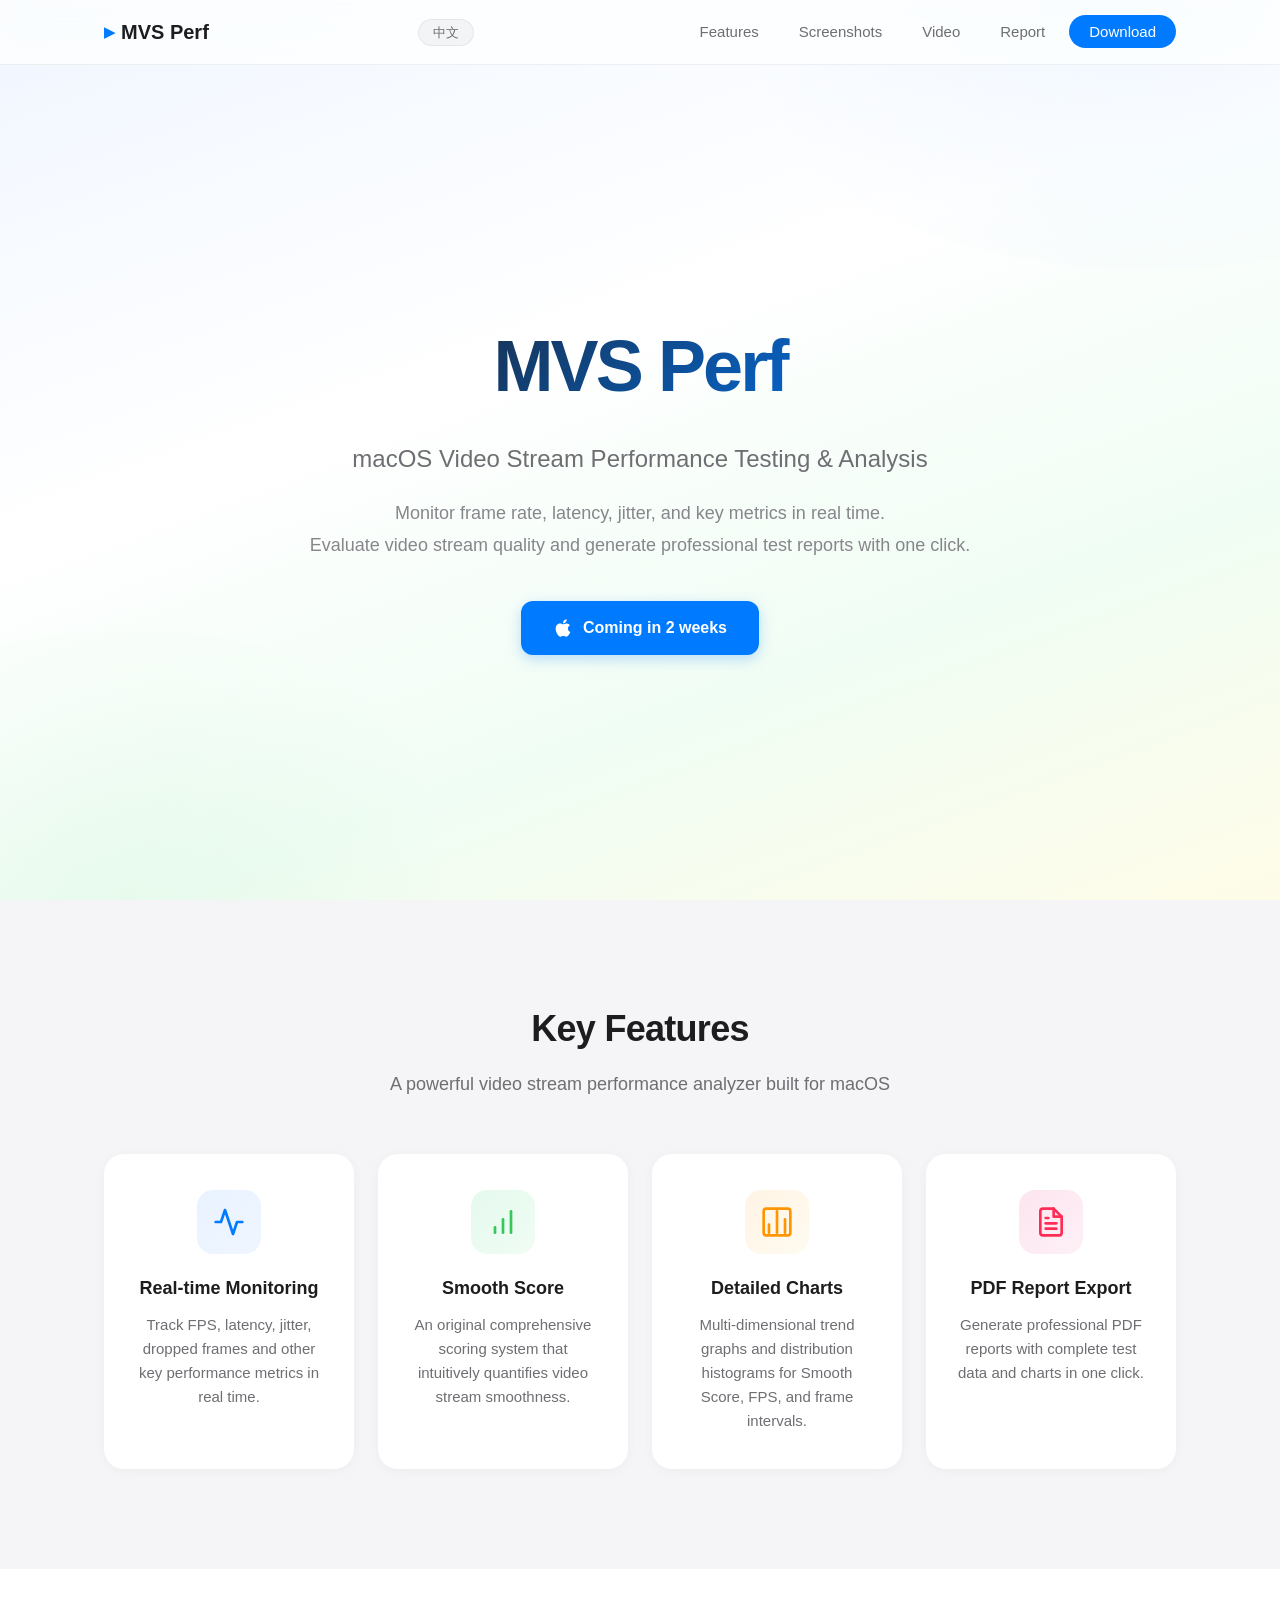
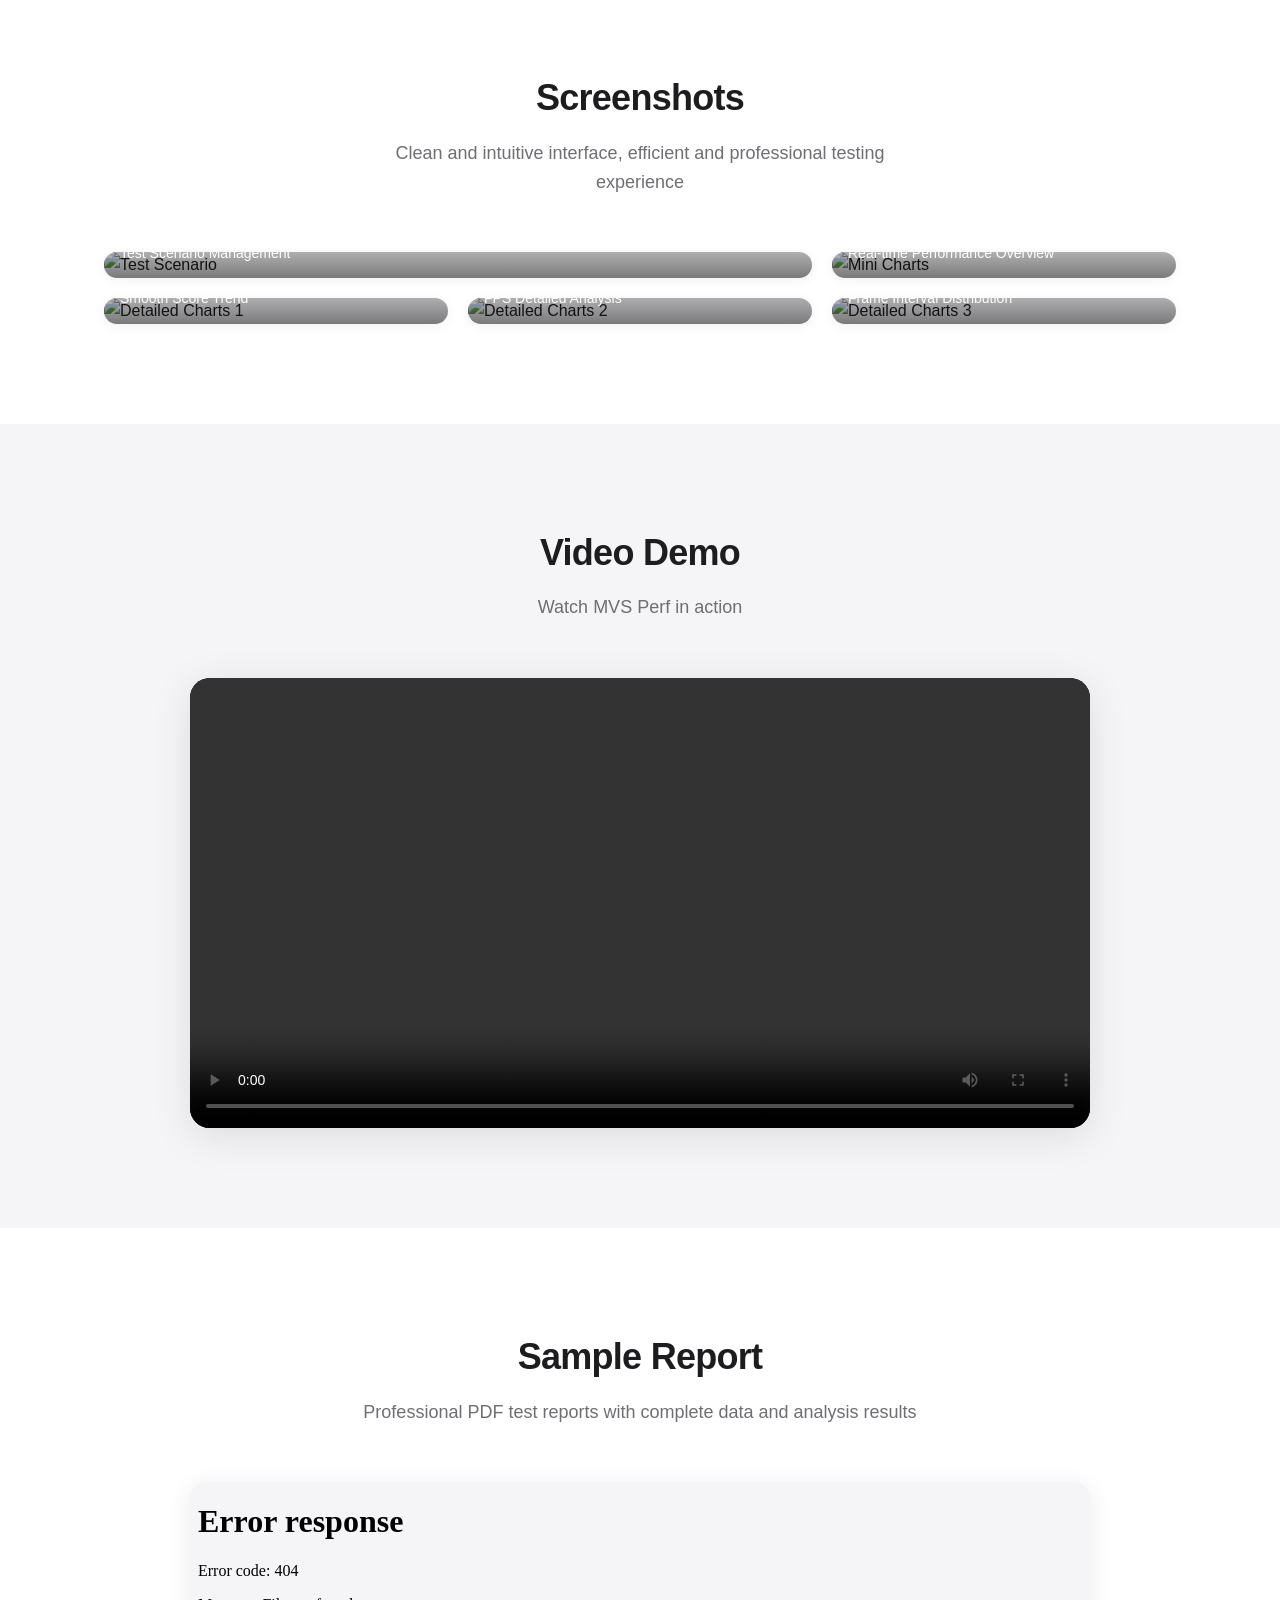
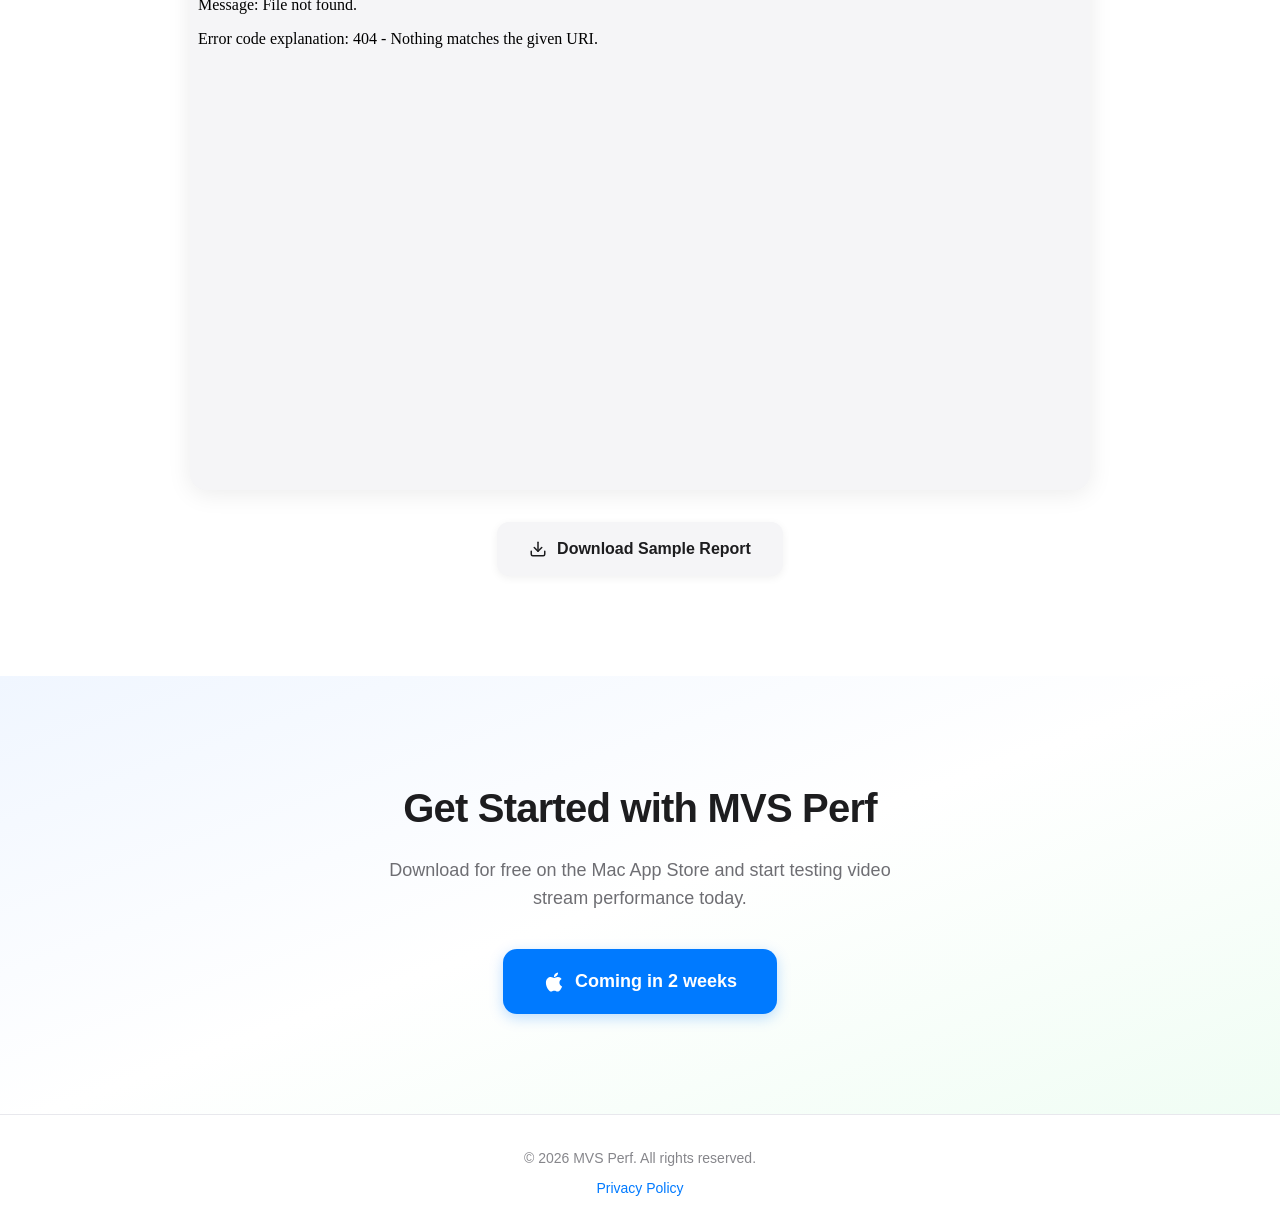
==== index.html @ 2774e695 "Add bilingual privacy policy page and footer link Made-with: Cursor" ====
<!DOCTYPE html>
<html lang="en">
<head>
  <meta charset="UTF-8">
  <meta name="viewport" content="width=device-width, initial-scale=1.0">
  <title>MVS Perf - macOS Video Stream Performance Tool</title>
  <meta name="description" content="MVS Perf is a professional macOS video stream performance testing and analysis tool. Monitor FPS, latency, jitter, and more in real time.">
  <link rel="stylesheet" href="styles.css">
</head>
<body>

  <!-- Navigation -->
  <nav class="navbar" id="navbar">
    <div class="nav-container">
      <a href="#hero" class="nav-brand">
        <span class="brand-icon">&#9654;</span> MVS Perf
      </a>
      <div class="nav-right">
        <button class="lang-toggle" id="langToggle" aria-label="Switch language">
          <span class="lang-label" id="langLabel">中文</span>
        </button>
        <button class="nav-toggle" id="navToggle" aria-label="Menu">
          <span></span>
          <span></span>
          <span></span>
        </button>
      </div>
      <ul class="nav-links" id="navLinks">
        <li><a href="#features" data-i18n="nav.features">Features</a></li>
        <li><a href="#screenshots" data-i18n="nav.screenshots">Screenshots</a></li>
        <li><a href="#video" data-i18n="nav.video">Video</a></li>
        <li><a href="#report" data-i18n="nav.report">Report</a></li>
        <li><a href="#download" class="nav-cta" data-i18n="nav.download">Download</a></li>
      </ul>
    </div>
  </nav>

  <!-- Hero -->
  <section class="hero" id="hero">
    <div class="hero-content">
      <h1 class="hero-title">MVS Perf</h1>
      <p class="hero-subtitle" data-i18n="hero.subtitle">macOS Video Stream Performance Testing &amp; Analysis</p>
      <p class="hero-desc" data-i18n="hero.desc" data-i18n-html="true">Monitor frame rate, latency, jitter, and key metrics in real time.<br>Evaluate video stream quality and generate professional test reports with one click.</p>
      <a href="https://apps.apple.com" target="_blank" rel="noopener" class="btn btn-primary">
        <svg class="apple-icon" viewBox="0 0 384 512" width="20" height="20" fill="currentColor">
          <path d="M318.7 268.7c-.2-36.7 16.4-64.4 50-84.8-18.8-26.9-47.2-41.7-84.7-44.6-35.5-2.8-74.3 20.7-88.5 20.7-15 0-49.4-19.7-76.4-19.7C63.3 141.2 4 184.8 4 273.5q0 39.3 14.4 81.2c12.8 36.7 59 126.7 107.2 125.2 25.2-.6 43-17.9 75.8-17.9 31.8 0 48.3 17.9 76.4 17.9 48.6-.7 90.4-82.5 102.6-119.3-65.2-30.7-61.7-90-61.7-91.9zm-56.6-164.2c27.3-32.4 24.8-62.1 24-72.5-24.1 1.4-52 16.4-67.9 34.9-17.5 19.8-27.8 44.3-25.6 71.9 26.1 2 49.9-11.4 69.5-34.3z"/>
        </svg>
        <span data-i18n="hero.appstore">Coming in 2 weeks</span>
      </a>
    </div>
    <div class="hero-bg"></div>
  </section>

  <!-- Features -->
  <section class="section features" id="features">
    <div class="container">
      <h2 class="section-title fade-in" data-i18n="features.title">Key Features</h2>
      <p class="section-desc fade-in" data-i18n="features.desc">A powerful video stream performance analyzer built for macOS</p>
      <div class="features-grid">
        <div class="feature-card fade-in">
          <div class="feature-icon">
            <svg viewBox="0 0 24 24" width="32" height="32" fill="none" stroke="currentColor" stroke-width="2" stroke-linecap="round" stroke-linejoin="round">
              <polyline points="22 12 18 12 15 21 9 3 6 12 2 12"></polyline>
            </svg>
          </div>
          <h3 data-i18n="features.monitor.title">Real-time Monitoring</h3>
          <p data-i18n="features.monitor.desc">Track FPS, latency, jitter, dropped frames and other key performance metrics in real time.</p>
        </div>
        <div class="feature-card fade-in">
          <div class="feature-icon">
            <svg viewBox="0 0 24 24" width="32" height="32" fill="none" stroke="currentColor" stroke-width="2" stroke-linecap="round" stroke-linejoin="round">
              <path d="M12 20V10"></path>
              <path d="M18 20V4"></path>
              <path d="M6 20v-4"></path>
            </svg>
          </div>
          <h3 data-i18n="features.smooth.title">Smooth Score</h3>
          <p data-i18n="features.smooth.desc">An original comprehensive scoring system that intuitively quantifies video stream smoothness.</p>
        </div>
        <div class="feature-card fade-in">
          <div class="feature-icon">
            <svg viewBox="0 0 24 24" width="32" height="32" fill="none" stroke="currentColor" stroke-width="2" stroke-linecap="round" stroke-linejoin="round">
              <line x1="18" y1="20" x2="18" y2="10"></line>
              <line x1="12" y1="20" x2="12" y2="4"></line>
              <line x1="6" y1="20" x2="6" y2="14"></line>
              <rect x="2" y="2" width="20" height="20" rx="2"></rect>
            </svg>
          </div>
          <h3 data-i18n="features.charts.title">Detailed Charts</h3>
          <p data-i18n="features.charts.desc">Multi-dimensional trend graphs and distribution histograms for Smooth Score, FPS, and frame intervals.</p>
        </div>
        <div class="feature-card fade-in">
          <div class="feature-icon">
            <svg viewBox="0 0 24 24" width="32" height="32" fill="none" stroke="currentColor" stroke-width="2" stroke-linecap="round" stroke-linejoin="round">
              <path d="M14 2H6a2 2 0 0 0-2 2v16a2 2 0 0 0 2 2h12a2 2 0 0 0 2-2V8z"></path>
              <polyline points="14 2 14 8 20 8"></polyline>
              <line x1="16" y1="13" x2="8" y2="13"></line>
              <line x1="16" y1="17" x2="8" y2="17"></line>
              <polyline points="10 9 9 9 8 9"></polyline>
            </svg>
          </div>
          <h3 data-i18n="features.report.title">PDF Report Export</h3>
          <p data-i18n="features.report.desc">Generate professional PDF reports with complete test data and charts in one click.</p>
        </div>
      </div>
    </div>
  </section>

  <!-- Screenshots -->
  <section class="section screenshots" id="screenshots">
    <div class="container">
      <h2 class="section-title fade-in" data-i18n="screenshots.title">Screenshots</h2>
      <p class="section-desc fade-in" data-i18n="screenshots.desc">Clean and intuitive interface, efficient and professional testing experience</p>
      <div class="screenshots-gallery fade-in">
        <div class="screenshot-item" data-index="0">
          <img src="pictures/测试场景截图.png" alt="Test Scenario" loading="lazy">
          <span class="screenshot-label" data-i18n="screenshots.label1">Test Scenario Management</span>
        </div>
        <div class="screenshot-item" data-index="1">
          <img src="pictures/Mini测试图表展示截图.png" alt="Mini Charts" loading="lazy">
          <span class="screenshot-label" data-i18n="screenshots.label2">Real-time Performance Overview</span>
        </div>
        <div class="screenshot-item" data-index="2">
          <img src="pictures/详细测试图表展示截图1.png" alt="Detailed Charts 1" loading="lazy">
          <span class="screenshot-label" data-i18n="screenshots.label3">Smooth Score Trend</span>
        </div>
        <div class="screenshot-item" data-index="3">
          <img src="pictures/详细测试图片展示截图2.png" alt="Detailed Charts 2" loading="lazy">
          <span class="screenshot-label" data-i18n="screenshots.label4">FPS Detailed Analysis</span>
        </div>
        <div class="screenshot-item" data-index="4">
          <img src="pictures/详细测试图表展示截图3.png" alt="Detailed Charts 3" loading="lazy">
          <span class="screenshot-label" data-i18n="screenshots.label5">Frame Interval Distribution</span>
        </div>
      </div>
    </div>
  </section>

  <!-- Video Demo -->
  <section class="section video-section" id="video">
    <div class="container">
      <h2 class="section-title fade-in" data-i18n="video.title">Video Demo</h2>
      <p class="section-desc fade-in" data-i18n="video.desc">Watch MVS Perf in action</p>
      <div class="video-wrapper fade-in">
        <video controls preload="metadata">
          <source src="videos/应用展示视频.mp4" type="video/mp4">
          Your browser does not support video playback.
        </video>
      </div>
    </div>
  </section>

  <!-- Report -->
  <section class="section report-section" id="report">
    <div class="container">
      <h2 class="section-title fade-in" data-i18n="report.title">Sample Report</h2>
      <p class="section-desc fade-in" data-i18n="report.desc">Professional PDF test reports with complete data and analysis results</p>
      <div class="report-wrapper fade-in">
        <iframe src="pdf/Video_Stream_Report_A.pdf" title="Report Preview"></iframe>
      </div>
      <div class="report-actions fade-in">
        <a href="pdf/Video_Stream_Report_A.pdf" download class="btn btn-secondary">
          <svg viewBox="0 0 24 24" width="18" height="18" fill="none" stroke="currentColor" stroke-width="2" stroke-linecap="round" stroke-linejoin="round">
            <path d="M21 15v4a2 2 0 0 1-2 2H5a2 2 0 0 1-2-2v-4"></path>
            <polyline points="7 10 12 15 17 10"></polyline>
            <line x1="12" y1="15" x2="12" y2="3"></line>
          </svg>
          <span data-i18n="report.download">Download Sample Report</span>
        </a>
      </div>
    </div>
  </section>

  <!-- Download CTA -->
  <section class="section download-section" id="download">
    <div class="container">
      <div class="download-content fade-in">
        <h2 data-i18n="download.title">Get Started with MVS Perf</h2>
        <p data-i18n="download.desc">Download for free on the Mac App Store and start testing video stream performance today.</p>
        <a href="https://apps.apple.com" target="_blank" rel="noopener" class="btn btn-primary btn-lg">
          <svg class="apple-icon" viewBox="0 0 384 512" width="22" height="22" fill="currentColor">
            <path d="M318.7 268.7c-.2-36.7 16.4-64.4 50-84.8-18.8-26.9-47.2-41.7-84.7-44.6-35.5-2.8-74.3 20.7-88.5 20.7-15 0-49.4-19.7-76.4-19.7C63.3 141.2 4 184.8 4 273.5q0 39.3 14.4 81.2c12.8 36.7 59 126.7 107.2 125.2 25.2-.6 43-17.9 75.8-17.9 31.8 0 48.3 17.9 76.4 17.9 48.6-.7 90.4-82.5 102.6-119.3-65.2-30.7-61.7-90-61.7-91.9zm-56.6-164.2c27.3-32.4 24.8-62.1 24-72.5-24.1 1.4-52 16.4-67.9 34.9-17.5 19.8-27.8 44.3-25.6 71.9 26.1 2 49.9-11.4 69.5-34.3z"/>
          </svg>
          <span data-i18n="download.appstore">Coming in 2 weeks</span>
        </a>
      </div>
    </div>
  </section>

  <!-- Footer -->
  <footer class="footer">
    <div class="container">
      <p class="footer-line">&copy; 2026 MVS Perf. All rights reserved.</p>
      <p class="footer-legal"><a href="privacy.html" data-i18n="footer.privacy">Privacy Policy</a></p>
    </div>
  </footer>

  <!-- Lightbox -->
  <div class="lightbox" id="lightbox">
    <button class="lightbox-close" id="lightboxClose" aria-label="Close">&times;</button>
    <button class="lightbox-prev" id="lightboxPrev" aria-label="Previous">&#10094;</button>
    <button class="lightbox-next" id="lightboxNext" aria-label="Next">&#10095;</button>
    <div class="lightbox-content">
      <img id="lightboxImg" src="" alt="Screenshot preview">
    </div>
  </div>

  <script src="scripts.js"></script>
</body>
</html>
---- styles.css ----
/* ========================================
   MVS Perf - 清新简洁宣传网页样式
   ======================================== */

/* ---------- Reset & Base ---------- */
*,
*::before,
*::after {
  margin: 0;
  padding: 0;
  box-sizing: border-box;
}

html {
  scroll-behavior: smooth;
  scroll-padding-top: 72px;
}

body {
  font-family: -apple-system, BlinkMacSystemFont, "SF Pro Display", "SF Pro Text",
    "Helvetica Neue", Arial, sans-serif;
  color: #1d1d1f;
  background: #ffffff;
  line-height: 1.6;
  -webkit-font-smoothing: antialiased;
  -moz-osx-font-smoothing: grayscale;
}

a {
  text-decoration: none;
  color: inherit;
}

img {
  max-width: 100%;
  height: auto;
  display: block;
}

/* ---------- Utility ---------- */
.container {
  max-width: 1120px;
  margin: 0 auto;
  padding: 0 24px;
}

.section {
  padding: 100px 0;
}

.section-title {
  font-size: 2.25rem;
  font-weight: 700;
  text-align: center;
  margin-bottom: 12px;
  letter-spacing: -0.02em;
  color: #1d1d1f;
}

.section-desc {
  font-size: 1.125rem;
  text-align: center;
  color: #6e6e73;
  margin-bottom: 56px;
  max-width: 560px;
  margin-left: auto;
  margin-right: auto;
}

/* ---------- Buttons ---------- */
.btn {
  display: inline-flex;
  align-items: center;
  gap: 10px;
  padding: 14px 32px;
  border-radius: 12px;
  font-size: 1rem;
  font-weight: 600;
  transition: all 0.3s ease;
  cursor: pointer;
  border: none;
}

.btn-primary {
  background: #007aff;
  color: #ffffff;
  box-shadow: 0 4px 14px rgba(0, 122, 255, 0.25);
}

.btn-primary:hover {
  background: #0066d6;
  box-shadow: 0 6px 20px rgba(0, 122, 255, 0.35);
  transform: translateY(-1px);
}

.btn-secondary {
  background: #f5f5f7;
  color: #1d1d1f;
  box-shadow: 0 2px 8px rgba(0, 0, 0, 0.06);
}

.btn-secondary:hover {
  background: #e8e8ed;
  transform: translateY(-1px);
}

.btn-lg {
  padding: 18px 40px;
  font-size: 1.125rem;
  border-radius: 14px;
}

.apple-icon {
  flex-shrink: 0;
}

/* ---------- Navbar ---------- */
.navbar {
  position: fixed;
  top: 0;
  left: 0;
  right: 0;
  z-index: 1000;
  background: rgba(255, 255, 255, 0.72);
  backdrop-filter: saturate(180%) blur(20px);
  -webkit-backdrop-filter: saturate(180%) blur(20px);
  border-bottom: 1px solid rgba(0, 0, 0, 0.06);
  transition: background 0.3s ease;
}

.navbar.scrolled {
  background: rgba(255, 255, 255, 0.92);
  box-shadow: 0 1px 12px rgba(0, 0, 0, 0.06);
}

.nav-container {
  max-width: 1120px;
  margin: 0 auto;
  padding: 0 24px;
  display: flex;
  align-items: center;
  justify-content: space-between;
  height: 64px;
}

.nav-brand {
  font-size: 1.25rem;
  font-weight: 700;
  color: #1d1d1f;
  display: flex;
  align-items: center;
  gap: 6px;
}

.brand-icon {
  color: #007aff;
  font-size: 0.875rem;
}

.nav-links {
  list-style: none;
  display: flex;
  align-items: center;
  gap: 8px;
}

.nav-links a {
  padding: 8px 16px;
  font-size: 0.9375rem;
  font-weight: 500;
  color: #6e6e73;
  border-radius: 8px;
  transition: all 0.2s ease;
}

.nav-links a:hover {
  color: #1d1d1f;
  background: rgba(0, 0, 0, 0.04);
}

.nav-links a.active {
  color: #007aff;
}

.nav-cta {
  background: #007aff !important;
  color: #ffffff !important;
  border-radius: 20px !important;
  padding: 8px 20px !important;
}

.nav-cta:hover {
  background: #0066d6 !important;
}

/* Nav right area */
.nav-right {
  display: flex;
  align-items: center;
  gap: 12px;
}

/* Language toggle */
.lang-toggle {
  display: flex;
  align-items: center;
  gap: 6px;
  background: rgba(0, 0, 0, 0.04);
  border: 1px solid rgba(0, 0, 0, 0.06);
  border-radius: 20px;
  padding: 6px 14px;
  cursor: pointer;
  font-size: 0.8125rem;
  font-weight: 500;
  color: #6e6e73;
  transition: all 0.2s ease;
  font-family: inherit;
  white-space: nowrap;
}

.lang-toggle:hover {
  background: rgba(0, 0, 0, 0.08);
  color: #1d1d1f;
}

.lang-label {
  line-height: 1;
}

/* Mobile toggle */
.nav-toggle {
  display: none;
  flex-direction: column;
  gap: 5px;
  background: none;
  border: none;
  cursor: pointer;
  padding: 4px;
}

.nav-toggle span {
  display: block;
  width: 22px;
  height: 2px;
  background: #1d1d1f;
  border-radius: 2px;
  transition: all 0.3s ease;
}

/* ---------- Hero ---------- */
.hero {
  position: relative;
  min-height: 100vh;
  display: flex;
  align-items: center;
  justify-content: center;
  text-align: center;
  overflow: hidden;
  padding-top: 64px;
}

.hero-bg {
  position: absolute;
  inset: 0;
  z-index: -1;
  background: linear-gradient(160deg, #f0f6ff 0%, #ffffff 40%, #f0fdf4 70%, #fefce8 100%);
}

.hero-bg::before {
  content: '';
  position: absolute;
  top: -50%;
  right: -30%;
  width: 80%;
  height: 80%;
  border-radius: 50%;
  background: radial-gradient(circle, rgba(0, 122, 255, 0.06) 0%, transparent 70%);
}

.hero-bg::after {
  content: '';
  position: absolute;
  bottom: -30%;
  left: -20%;
  width: 60%;
  height: 60%;
  border-radius: 50%;
  background: radial-gradient(circle, rgba(52, 199, 89, 0.05) 0%, transparent 70%);
}

.hero-content {
  position: relative;
  z-index: 1;
  padding: 0 24px;
}

.hero-title {
  font-size: 4.5rem;
  font-weight: 800;
  letter-spacing: -0.04em;
  margin-bottom: 16px;
  background: linear-gradient(135deg, #1d1d1f 0%, #007aff 100%);
  -webkit-background-clip: text;
  -webkit-text-fill-color: transparent;
  background-clip: text;
}

.hero-subtitle {
  font-size: 1.5rem;
  font-weight: 500;
  color: #6e6e73;
  margin-bottom: 20px;
}

.hero-desc {
  font-size: 1.125rem;
  color: #86868b;
  line-height: 1.75;
  margin-bottom: 40px;
}

/* ---------- Features ---------- */
.features {
  background: #f5f5f7;
}

.features-grid {
  display: grid;
  grid-template-columns: repeat(4, 1fr);
  gap: 24px;
}

.feature-card {
  background: #ffffff;
  border-radius: 20px;
  padding: 36px 28px;
  text-align: center;
  transition: all 0.3s ease;
  box-shadow: 0 2px 12px rgba(0, 0, 0, 0.04);
}

.feature-card:hover {
  transform: translateY(-4px);
  box-shadow: 0 8px 30px rgba(0, 0, 0, 0.08);
}

.feature-icon {
  width: 64px;
  height: 64px;
  margin: 0 auto 20px;
  display: flex;
  align-items: center;
  justify-content: center;
  border-radius: 16px;
  background: linear-gradient(135deg, #e8f2ff 0%, #f0f6ff 100%);
  color: #007aff;
}

.feature-card:nth-child(2) .feature-icon {
  background: linear-gradient(135deg, #e5f9ed 0%, #f0fdf4 100%);
  color: #34c759;
}

.feature-card:nth-child(3) .feature-icon {
  background: linear-gradient(135deg, #fff4e5 0%, #fffbf0 100%);
  color: #ff9500;
}

.feature-card:nth-child(4) .feature-icon {
  background: linear-gradient(135deg, #fce5f0 0%, #fef0f6 100%);
  color: #ff2d55;
}

.feature-card h3 {
  font-size: 1.125rem;
  font-weight: 650;
  margin-bottom: 10px;
  color: #1d1d1f;
}

.feature-card p {
  font-size: 0.9375rem;
  color: #6e6e73;
  line-height: 1.6;
}

/* ---------- Screenshots ---------- */
.screenshots-gallery {
  display: grid;
  grid-template-columns: repeat(3, 1fr);
  gap: 20px;
}

.screenshot-item {
  position: relative;
  border-radius: 16px;
  overflow: hidden;
  cursor: pointer;
  background: #f5f5f7;
  box-shadow: 0 2px 12px rgba(0, 0, 0, 0.06);
  transition: all 0.3s ease;
}

.screenshot-item:hover {
  transform: translateY(-4px);
  box-shadow: 0 12px 32px rgba(0, 0, 0, 0.1);
}

.screenshot-item img {
  width: 100%;
  height: auto;
  display: block;
  transition: transform 0.3s ease;
}

.screenshot-item:hover img {
  transform: scale(1.02);
}

.screenshot-label {
  position: absolute;
  bottom: 0;
  left: 0;
  right: 0;
  padding: 24px 16px 14px;
  background: linear-gradient(to top, rgba(0, 0, 0, 0.5), transparent);
  color: #ffffff;
  font-size: 0.875rem;
  font-weight: 500;
}

/* Span first 2 items larger */
.screenshots-gallery .screenshot-item:nth-child(1) {
  grid-column: span 2;
}

/* ---------- Video ---------- */
.video-section {
  background: #f5f5f7;
}

.video-wrapper {
  max-width: 900px;
  margin: 0 auto;
  border-radius: 20px;
  overflow: hidden;
  box-shadow: 0 8px 40px rgba(0, 0, 0, 0.1);
  background: #000;
}

.video-wrapper video {
  width: 100%;
  display: block;
}

/* ---------- Report ---------- */
.report-wrapper {
  max-width: 900px;
  margin: 0 auto 32px;
  border-radius: 16px;
  overflow: hidden;
  box-shadow: 0 4px 24px rgba(0, 0, 0, 0.08);
  background: #f5f5f7;
}

.report-wrapper iframe {
  width: 100%;
  height: 600px;
  border: none;
}

.report-actions {
  text-align: center;
}

/* ---------- Download CTA ---------- */
.download-section {
  background: linear-gradient(160deg, #f0f6ff 0%, #ffffff 50%, #f0fdf4 100%);
}

.download-content {
  text-align: center;
  max-width: 560px;
  margin: 0 auto;
}

.download-content h2 {
  font-size: 2.5rem;
  font-weight: 700;
  margin-bottom: 16px;
  letter-spacing: -0.02em;
}

.download-content p {
  font-size: 1.125rem;
  color: #6e6e73;
  margin-bottom: 36px;
}

/* ---------- Footer ---------- */
.footer {
  padding: 32px 0;
  text-align: center;
  color: #86868b;
  font-size: 0.875rem;
  border-top: 1px solid #e8e8ed;
}

.footer-line {
  margin-bottom: 8px;
}

.footer-legal a {
  color: #007aff;
  font-weight: 500;
}

.footer-legal a:hover {
  color: #0066d6;
}

/* ---------- Lightbox ---------- */
.lightbox {
  display: none;
  position: fixed;
  inset: 0;
  z-index: 2000;
  background: rgba(0, 0, 0, 0.85);
  backdrop-filter: blur(8px);
  -webkit-backdrop-filter: blur(8px);
  align-items: center;
  justify-content: center;
}

.lightbox.active {
  display: flex;
}

.lightbox-content {
  max-width: 90vw;
  max-height: 90vh;
}

.lightbox-content img {
  max-width: 90vw;
  max-height: 85vh;
  object-fit: contain;
  border-radius: 12px;
  box-shadow: 0 16px 64px rgba(0, 0, 0, 0.3);
}

.lightbox-close {
  position: absolute;
  top: 20px;
  right: 24px;
  background: none;
  border: none;
  color: #ffffff;
  font-size: 2.5rem;
  cursor: pointer;
  opacity: 0.8;
  transition: opacity 0.2s ease;
  line-height: 1;
  z-index: 10;
}

.lightbox-close:hover {
  opacity: 1;
}

.lightbox-prev,
.lightbox-next {
  position: absolute;
  top: 50%;
  transform: translateY(-50%);
  background: rgba(255, 255, 255, 0.15);
  border: none;
  color: #ffffff;
  font-size: 1.5rem;
  cursor: pointer;
  width: 48px;
  height: 48px;
  border-radius: 50%;
  display: flex;
  align-items: center;
  justify-content: center;
  transition: background 0.2s ease;
  z-index: 10;
}

.lightbox-prev:hover,
.lightbox-next:hover {
  background: rgba(255, 255, 255, 0.3);
}

.lightbox-prev {
  left: 20px;
}

.lightbox-next {
  right: 20px;
}

/* ---------- Fade-in Animation ---------- */
.fade-in {
  opacity: 0;
  transform: translateY(24px);
  transition: opacity 0.6s ease, transform 0.6s ease;
}

.fade-in.visible {
  opacity: 1;
  transform: translateY(0);
}

/* ---------- Responsive ---------- */
@media (max-width: 1024px) {
  .features-grid {
    grid-template-columns: repeat(2, 1fr);
  }
}

@media (max-width: 768px) {
  .section {
    padding: 72px 0;
  }

  .section-title {
    font-size: 1.75rem;
  }

  .section-desc {
    font-size: 1rem;
    margin-bottom: 40px;
  }

  /* Navbar mobile */
  .nav-toggle {
    display: flex;
  }

  .nav-links {
    display: none;
    position: absolute;
    top: 64px;
    left: 0;
    right: 0;
    background: rgba(255, 255, 255, 0.96);
    backdrop-filter: saturate(180%) blur(20px);
    -webkit-backdrop-filter: saturate(180%) blur(20px);
    flex-direction: column;
    padding: 16px 24px;
    gap: 4px;
    border-bottom: 1px solid rgba(0, 0, 0, 0.06);
    box-shadow: 0 8px 24px rgba(0, 0, 0, 0.08);
  }

  .nav-links.open {
    display: flex;
  }

  .nav-links a {
    padding: 12px 16px;
    width: 100%;
  }

  .nav-cta {
    text-align: center;
    border-radius: 12px !important;
    margin-top: 8px;
  }

  /* Hero mobile */
  .hero-title {
    font-size: 2.75rem;
  }

  .hero-subtitle {
    font-size: 1.25rem;
  }

  .hero-desc {
    font-size: 1rem;
  }

  /* Features mobile */
  .features-grid {
    grid-template-columns: 1fr;
    gap: 16px;
  }

  /* Screenshots mobile */
  .screenshots-gallery {
    grid-template-columns: 1fr;
  }

  .screenshots-gallery .screenshot-item:nth-child(1) {
    grid-column: span 1;
  }

  /* Video mobile */
  .video-wrapper {
    border-radius: 12px;
  }

  /* Report mobile */
  .report-wrapper iframe {
    height: 400px;
  }

  /* Download mobile */
  .download-content h2 {
    font-size: 2rem;
  }

  /* Lightbox mobile */
  .lightbox-prev {
    left: 8px;
  }

  .lightbox-next {
    right: 8px;
  }
}

@media (max-width: 480px) {
  .hero-title {
    font-size: 2.25rem;
  }

  .btn {
    padding: 12px 24px;
    font-size: 0.9375rem;
  }

  .btn-lg {
    padding: 14px 32px;
    font-size: 1rem;
  }
}

/* ---------- Privacy policy page ---------- */
body.privacy-page {
  padding-top: 64px;
}

.privacy-topbar {
  position: fixed;
  top: 0;
  left: 0;
  right: 0;
  z-index: 100;
  background: rgba(255, 255, 255, 0.88);
  backdrop-filter: saturate(180%) blur(20px);
  -webkit-backdrop-filter: saturate(180%) blur(20px);
  border-bottom: 1px solid rgba(0, 0, 0, 0.06);
}

.privacy-topbar-inner {
  max-width: 1120px;
  margin: 0 auto;
  padding: 14px 24px;
  display: flex;
  align-items: center;
  justify-content: space-between;
  gap: 16px;
  flex-wrap: wrap;
}

.privacy-topbar a {
  color: #007aff;
  font-weight: 600;
  font-size: 0.9375rem;
}

.privacy-topbar a:hover {
  color: #0066d6;
}

.privacy-topbar .privacy-brand {
  color: #1d1d1f;
  font-weight: 700;
  display: inline-flex;
  align-items: center;
  gap: 6px;
}

.privacy-topbar .privacy-brand:hover {
  color: #007aff;
}

.privacy-main {
  max-width: 800px;
  margin: 0 auto;
  padding: 48px 24px 100px;
}

.privacy-article {
  margin-bottom: 64px;
}

.privacy-article:last-of-type {
  margin-bottom: 0;
}

.privacy-article h1 {
  font-size: 2rem;
  font-weight: 700;
  letter-spacing: -0.02em;
  margin-bottom: 8px;
  color: #1d1d1f;
}

.privacy-article .privacy-updated {
  font-size: 0.9375rem;
  color: #6e6e73;
  margin-bottom: 28px;
}

.privacy-article h2 {
  font-size: 1.125rem;
  font-weight: 600;
  margin: 28px 0 10px;
  color: #1d1d1f;
}

.privacy-article p,
.privacy-article li {
  font-size: 1rem;
  color: #3a3a3c;
  line-height: 1.65;
}

.privacy-article p {
  margin-bottom: 14px;
}

.privacy-article ul {
  margin: 0 0 14px 1.25rem;
}

.privacy-article li {
  margin-bottom: 8px;
}

.privacy-divider {
  border: none;
  border-top: 1px solid #e8e8ed;
  margin: 56px 0;
}

.privacy-lang-label {
  display: inline-block;
  font-size: 0.75rem;
  font-weight: 600;
  text-transform: uppercase;
  letter-spacing: 0.06em;
  color: #86868b;
  margin-bottom: 12px;
}
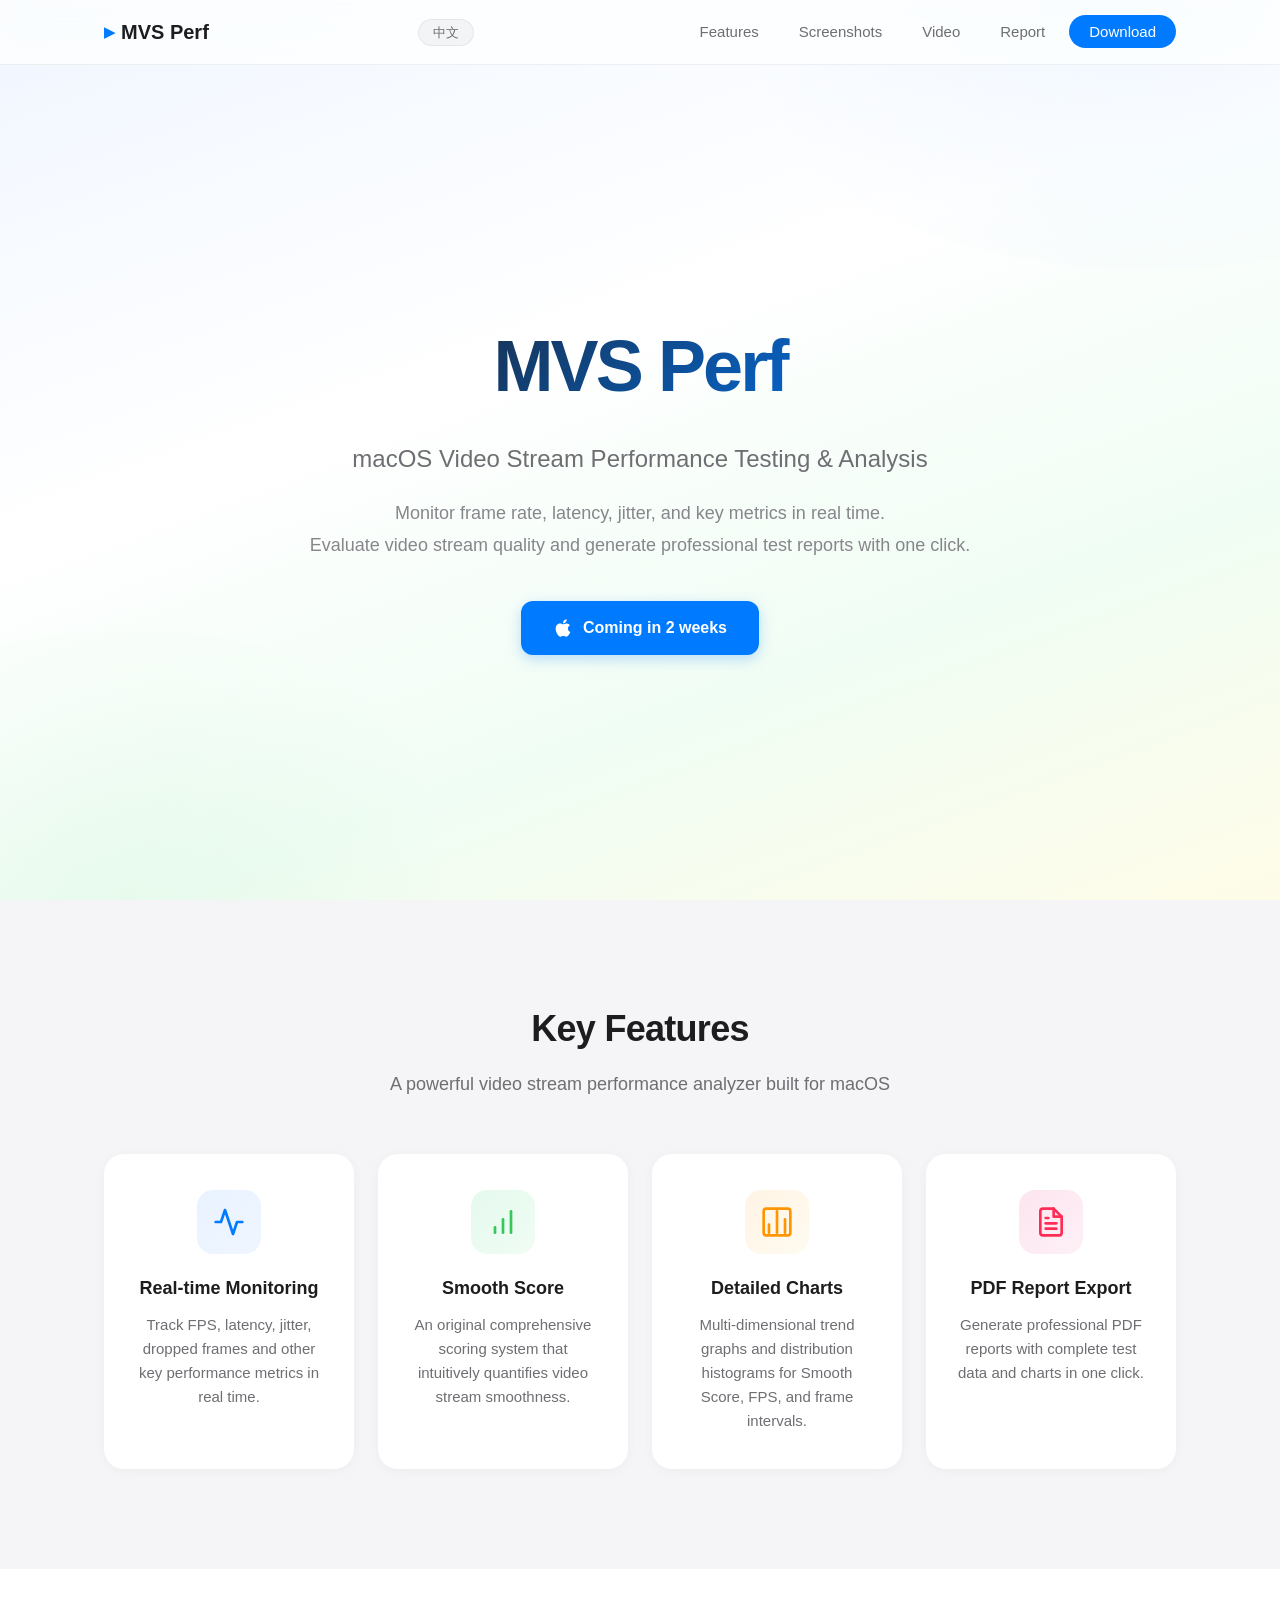
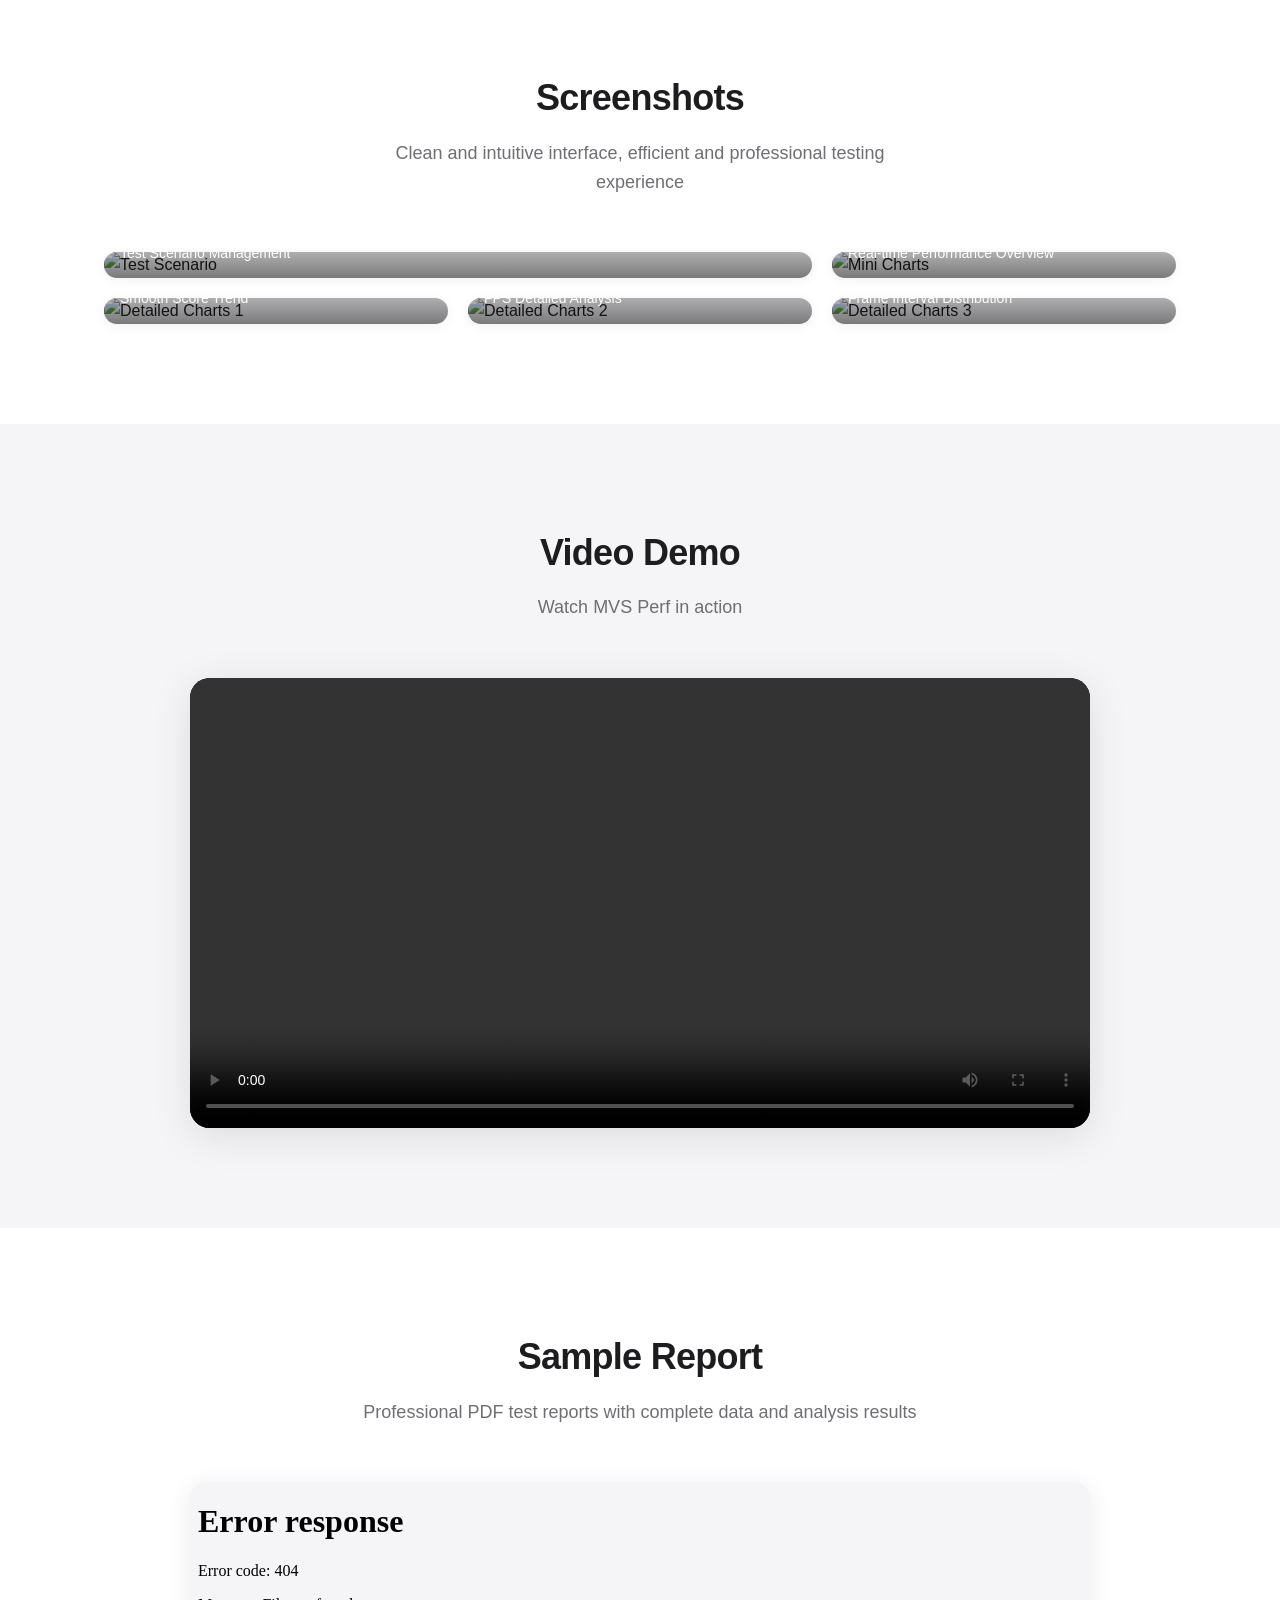
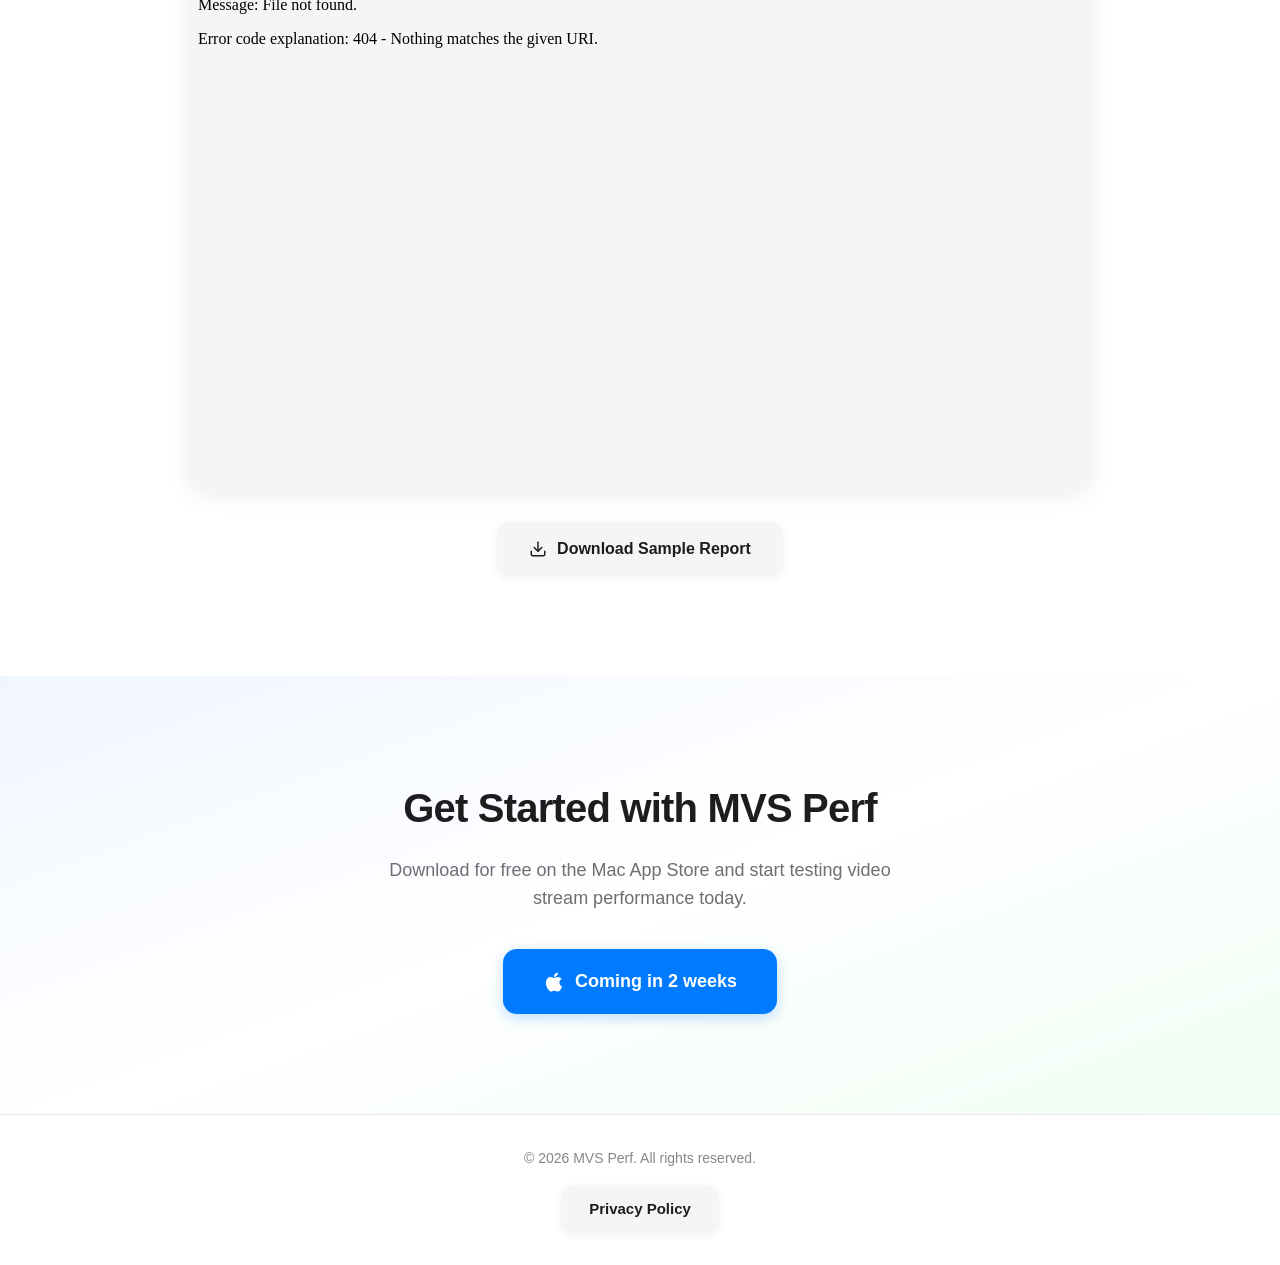
==== commit f99dd14a: "Add footer Privacy Policy button and bump asset cache version Made-with: Cursor" ====
--- a/index.html
+++ b/index.html
@@ -5,7 +5,7 @@
   <meta name="viewport" content="width=device-width, initial-scale=1.0">
   <title>MVS Perf - macOS Video Stream Performance Tool</title>
   <meta name="description" content="MVS Perf is a professional macOS video stream performance testing and analysis tool. Monitor FPS, latency, jitter, and more in real time.">
-  <link rel="stylesheet" href="styles.css">
+  <link rel="stylesheet" href="styles.css?v=20260331">
 </head>
 <body>
 
@@ -191,7 +191,9 @@
   <footer class="footer">
     <div class="container">
       <p class="footer-line">&copy; 2026 MVS Perf. All rights reserved.</p>
-      <p class="footer-legal"><a href="privacy.html" data-i18n="footer.privacy">Privacy Policy</a></p>
+      <div class="footer-actions">
+        <a href="privacy.html" class="btn btn-secondary footer-privacy-btn" data-i18n="footer.privacy">Privacy Policy</a>
+      </div>
     </div>
   </footer>
 
@@ -205,6 +207,6 @@
     </div>
   </div>
 
-  <script src="scripts.js"></script>
+  <script src="scripts.js?v=20260331"></script>
 </body>
 </html>
--- a/styles.css
+++ b/styles.css
@@ -507,16 +507,19 @@
 }
 
 .footer-line {
-  margin-bottom: 8px;
-}
-
-.footer-legal a {
-  color: #007aff;
-  font-weight: 500;
-}
-
-.footer-legal a:hover {
-  color: #0066d6;
+  margin-bottom: 16px;
+}
+
+.footer-actions {
+  display: flex;
+  justify-content: center;
+  align-items: center;
+}
+
+.footer-privacy-btn {
+  font-size: 0.9375rem;
+  padding: 12px 28px;
+  border-radius: 12px;
 }
 
 /* ---------- Lightbox ---------- */
@@ -739,122 +742,215 @@
   }
 }
 
-/* ---------- Privacy policy page ---------- */
+/* ---------- Privacy policy page (aligned with landing) ---------- */
 body.privacy-page {
-  padding-top: 64px;
-}
-
-.privacy-topbar {
-  position: fixed;
-  top: 0;
-  left: 0;
-  right: 0;
-  z-index: 100;
-  background: rgba(255, 255, 255, 0.88);
-  backdrop-filter: saturate(180%) blur(20px);
-  -webkit-backdrop-filter: saturate(180%) blur(20px);
-  border-bottom: 1px solid rgba(0, 0, 0, 0.06);
-}
-
-.privacy-topbar-inner {
-  max-width: 1120px;
+  padding-top: 0;
+}
+
+.privacy-page .nav-current {
+  padding: 8px 16px;
+  font-size: 0.9375rem;
+  font-weight: 600;
+  color: #007aff;
+}
+
+.privacy-hero {
+  position: relative;
+  text-align: center;
+  padding: 104px 24px 56px;
+  overflow: hidden;
+}
+
+.privacy-hero-inner {
+  position: relative;
+  z-index: 1;
+  max-width: 640px;
   margin: 0 auto;
-  padding: 14px 24px;
-  display: flex;
-  align-items: center;
-  justify-content: space-between;
-  gap: 16px;
-  flex-wrap: wrap;
-}
-
-.privacy-topbar a {
-  color: #007aff;
+}
+
+.privacy-hero-title {
+  font-size: clamp(2.25rem, 5.5vw, 3.5rem);
+  font-weight: 800;
+  letter-spacing: -0.04em;
+  margin-bottom: 12px;
+  background: linear-gradient(135deg, #1d1d1f 0%, #007aff 100%);
+  -webkit-background-clip: text;
+  -webkit-text-fill-color: transparent;
+  background-clip: text;
+}
+
+.privacy-hero-subtitle {
+  font-size: 1.25rem;
+  font-weight: 500;
+  color: #6e6e73;
+  margin-bottom: 10px;
+  line-height: 1.45;
+}
+
+.privacy-hero-updated {
+  font-size: 0.9375rem;
+  color: #86868b;
+  margin-bottom: 28px;
+}
+
+.privacy-hero-cta {
+  display: inline-flex;
+  align-items: center;
+  justify-content: center;
+  padding: 14px 32px;
+  border-radius: 12px;
+  font-size: 1rem;
   font-weight: 600;
-  font-size: 0.9375rem;
-}
-
-.privacy-topbar a:hover {
-  color: #0066d6;
-}
-
-.privacy-topbar .privacy-brand {
-  color: #1d1d1f;
-  font-weight: 700;
-  display: inline-flex;
-  align-items: center;
-  gap: 6px;
-}
-
-.privacy-topbar .privacy-brand:hover {
-  color: #007aff;
-}
-
-.privacy-main {
+  color: #ffffff;
+  background: #007aff;
+  box-shadow: 0 4px 14px rgba(0, 122, 255, 0.25);
+  transition: all 0.3s ease;
+}
+
+.privacy-hero-cta:hover {
+  background: #0066d6;
+  box-shadow: 0 6px 20px rgba(0, 122, 255, 0.35);
+  transform: translateY(-1px);
+}
+
+.privacy-body {
+  background: #f5f5f7;
+  padding: 40px 0 88px;
+}
+
+.privacy-stack {
   max-width: 800px;
   margin: 0 auto;
-  padding: 48px 24px 100px;
-}
-
-.privacy-article {
-  margin-bottom: 64px;
-}
-
-.privacy-article:last-of-type {
-  margin-bottom: 0;
-}
-
-.privacy-article h1 {
-  font-size: 2rem;
+  display: flex;
+  flex-direction: column;
+  gap: 28px;
+}
+
+.privacy-card {
+  scroll-margin-top: 88px;
+  background: #ffffff;
+  border-radius: 20px;
+  box-shadow: 0 2px 12px rgba(0, 0, 0, 0.04);
+  border: 1px solid rgba(0, 0, 0, 0.05);
+  overflow: hidden;
+  transition: box-shadow 0.3s ease;
+}
+
+.privacy-card:hover {
+  box-shadow: 0 8px 30px rgba(0, 0, 0, 0.08);
+}
+
+.privacy-card-head {
+  padding: 24px 28px 0;
+}
+
+.privacy-badge {
+  display: inline-flex;
+  align-items: center;
+  padding: 6px 14px;
+  font-size: 0.6875rem;
+  font-weight: 700;
+  letter-spacing: 0.08em;
+  text-transform: uppercase;
+  color: #007aff;
+  background: linear-gradient(135deg, #e8f2ff 0%, #f0f6ff 100%);
+  border-radius: 100px;
+}
+
+.privacy-badge-zh {
+  color: #1a7f37;
+  background: linear-gradient(135deg, #e5f9ed 0%, #f0fdf4 100%);
+}
+
+.privacy-card-body {
+  padding: 12px 32px 40px;
+}
+
+.privacy-card-body > p:first-of-type {
+  margin-top: 4px;
+}
+
+.privacy-zh-title {
+  font-size: 1.75rem;
   font-weight: 700;
   letter-spacing: -0.02em;
-  margin-bottom: 8px;
   color: #1d1d1f;
-}
-
-.privacy-article .privacy-updated {
+  margin: 8px 0 6px;
+  padding: 0;
+  border: none;
+}
+
+.privacy-card-body .privacy-updated {
   font-size: 0.9375rem;
   color: #6e6e73;
-  margin-bottom: 28px;
-}
-
-.privacy-article h2 {
+  margin-bottom: 20px;
+}
+
+.privacy-card-body h2:not(.privacy-zh-title) {
   font-size: 1.125rem;
-  font-weight: 600;
-  margin: 28px 0 10px;
+  font-weight: 650;
+  margin: 26px 0 10px;
   color: #1d1d1f;
-}
-
-.privacy-article p,
-.privacy-article li {
+  padding-left: 14px;
+  border-left: 3px solid #007aff;
+}
+
+.privacy-card-zh .privacy-card-body h2:not(.privacy-zh-title) {
+  border-left-color: #34c759;
+}
+
+.privacy-card-body p,
+.privacy-card-body li {
   font-size: 1rem;
-  color: #3a3a3c;
-  line-height: 1.65;
-}
-
-.privacy-article p {
+  color: #424245;
+  line-height: 1.7;
+}
+
+.privacy-card-body p {
   margin-bottom: 14px;
 }
 
-.privacy-article ul {
+.privacy-card-body ul {
   margin: 0 0 14px 1.25rem;
 }
 
-.privacy-article li {
+.privacy-card-body li {
   margin-bottom: 8px;
 }
 
-.privacy-divider {
-  border: none;
-  border-top: 1px solid #e8e8ed;
-  margin: 56px 0;
-}
-
-.privacy-lang-label {
-  display: inline-block;
-  font-size: 0.75rem;
-  font-weight: 600;
-  text-transform: uppercase;
-  letter-spacing: 0.06em;
-  color: #86868b;
-  margin-bottom: 12px;
-}
+.privacy-card-body a {
+  color: #007aff;
+  font-weight: 500;
+  text-decoration: none;
+}
+
+.privacy-card-body a:hover {
+  color: #0066d6;
+  text-decoration: underline;
+}
+
+@media (max-width: 768px) {
+  .privacy-hero {
+    padding: 88px 20px 44px;
+  }
+
+  .privacy-hero-subtitle {
+    font-size: 1.0625rem;
+  }
+
+  .privacy-body {
+    padding: 28px 0 72px;
+  }
+
+  .privacy-card-head {
+    padding: 20px 20px 0;
+  }
+
+  .privacy-card-body {
+    padding: 10px 20px 32px;
+  }
+
+  .privacy-zh-title {
+    font-size: 1.5rem;
+  }
+}
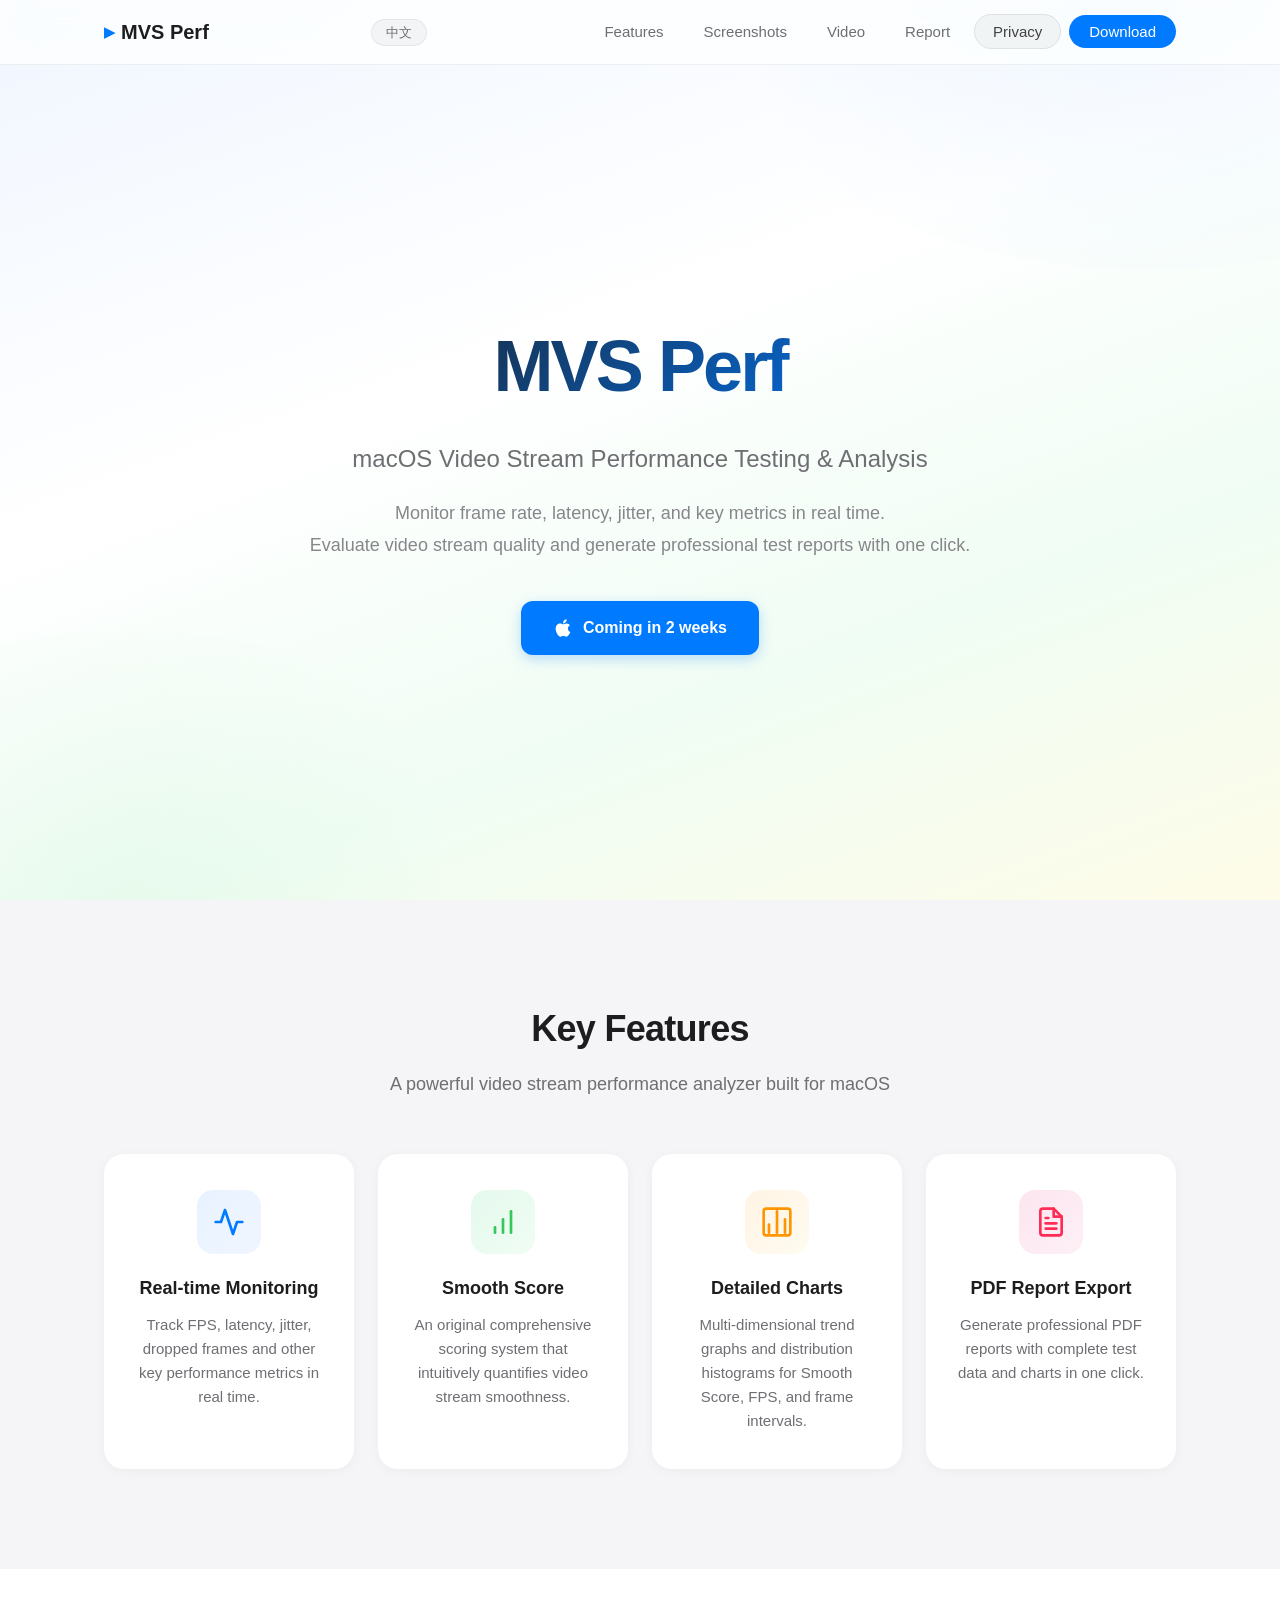
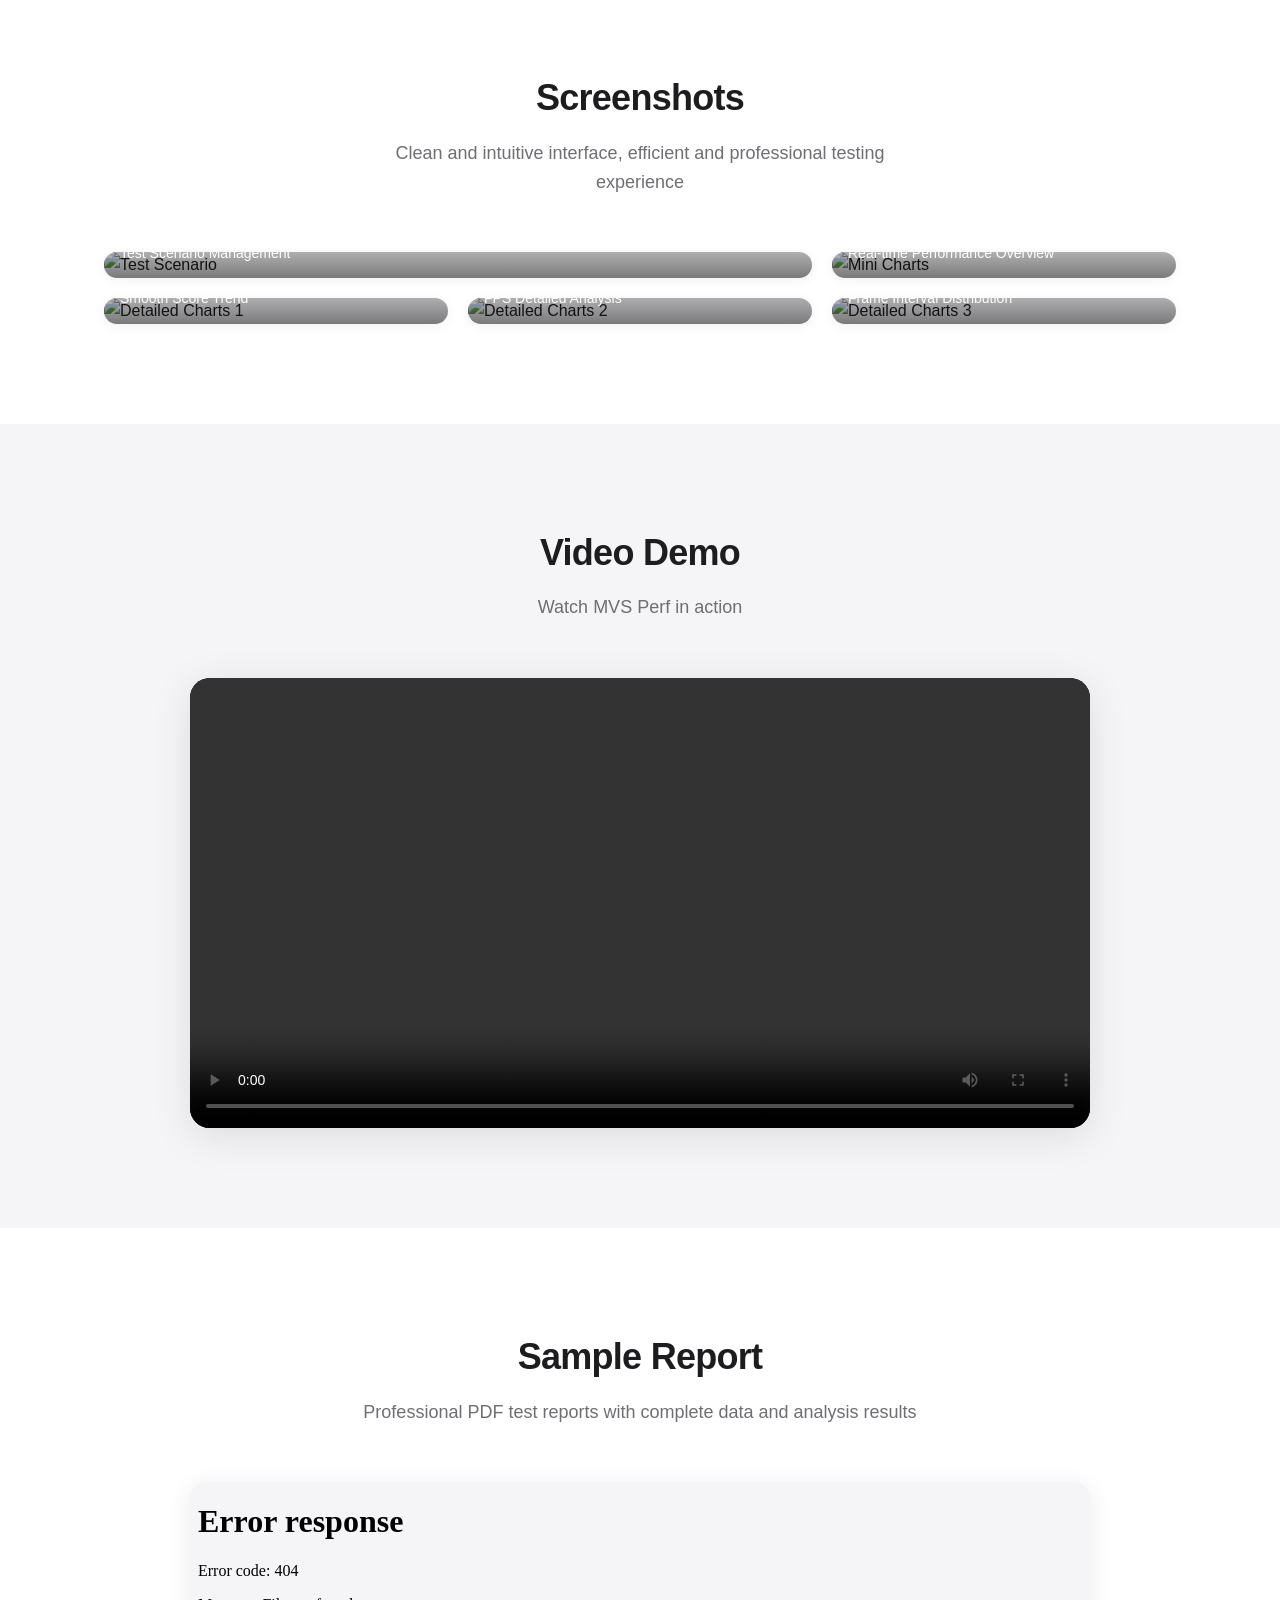
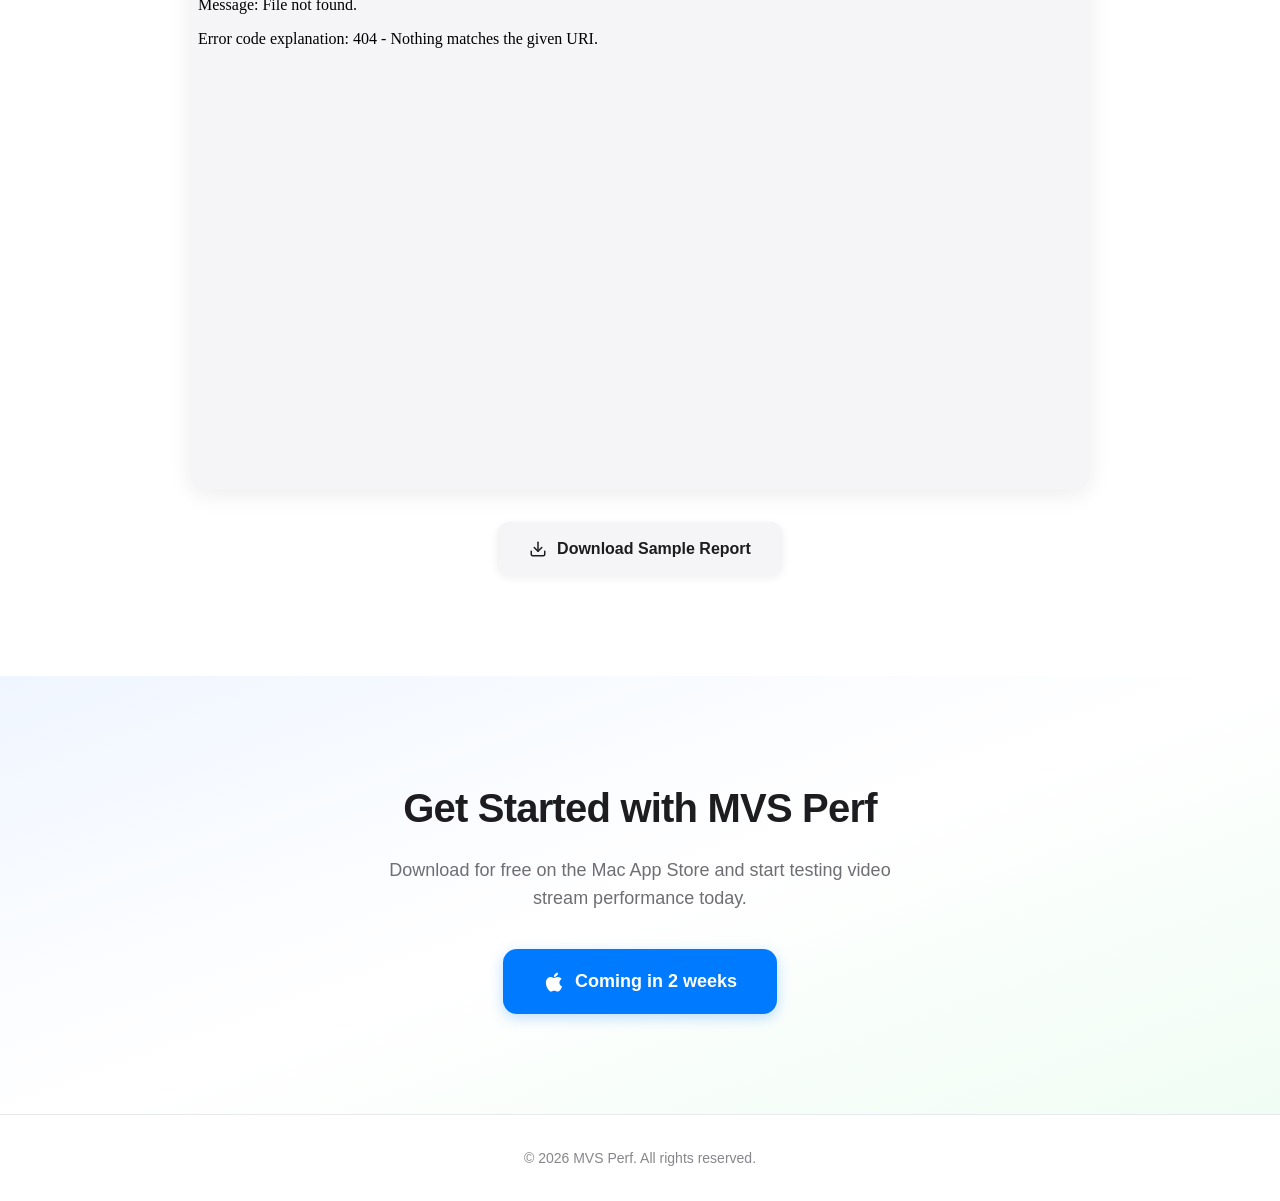
==== commit 3f14226a: "Move Privacy link to nav after Report; remove footer button Made-with: Cursor" ====
--- a/index.html
+++ b/index.html
@@ -5,7 +5,7 @@
   <meta name="viewport" content="width=device-width, initial-scale=1.0">
   <title>MVS Perf - macOS Video Stream Performance Tool</title>
   <meta name="description" content="MVS Perf is a professional macOS video stream performance testing and analysis tool. Monitor FPS, latency, jitter, and more in real time.">
-  <link rel="stylesheet" href="styles.css?v=20260331">
+  <link rel="stylesheet" href="styles.css?v=20260332">
 </head>
 <body>
 
@@ -30,6 +30,7 @@
         <li><a href="#screenshots" data-i18n="nav.screenshots">Screenshots</a></li>
         <li><a href="#video" data-i18n="nav.video">Video</a></li>
         <li><a href="#report" data-i18n="nav.report">Report</a></li>
+        <li><a href="privacy.html" class="nav-privacy" data-i18n="nav.privacy">Privacy</a></li>
         <li><a href="#download" class="nav-cta" data-i18n="nav.download">Download</a></li>
       </ul>
     </div>
@@ -191,9 +192,6 @@
   <footer class="footer">
     <div class="container">
       <p class="footer-line">&copy; 2026 MVS Perf. All rights reserved.</p>
-      <div class="footer-actions">
-        <a href="privacy.html" class="btn btn-secondary footer-privacy-btn" data-i18n="footer.privacy">Privacy Policy</a>
-      </div>
     </div>
   </footer>
 
@@ -207,6 +205,6 @@
     </div>
   </div>
 
-  <script src="scripts.js?v=20260331"></script>
+  <script src="scripts.js?v=20260332"></script>
 </body>
 </html>
--- a/styles.css
+++ b/styles.css
@@ -193,6 +193,19 @@
   background: #0066d6 !important;
 }
 
+.nav-privacy {
+  background: rgba(0, 0, 0, 0.04) !important;
+  border: 1px solid rgba(0, 0, 0, 0.08) !important;
+  border-radius: 20px !important;
+  padding: 8px 18px !important;
+  color: #424245 !important;
+}
+
+.nav-privacy:hover {
+  background: rgba(0, 0, 0, 0.08) !important;
+  color: #1d1d1f !important;
+}
+
 /* Nav right area */
 .nav-right {
   display: flex;
@@ -507,19 +520,7 @@
 }
 
 .footer-line {
-  margin-bottom: 16px;
-}
-
-.footer-actions {
-  display: flex;
-  justify-content: center;
-  align-items: center;
-}
-
-.footer-privacy-btn {
-  font-size: 0.9375rem;
-  padding: 12px 28px;
-  border-radius: 12px;
+  margin-bottom: 0;
 }
 
 /* ---------- Lightbox ---------- */
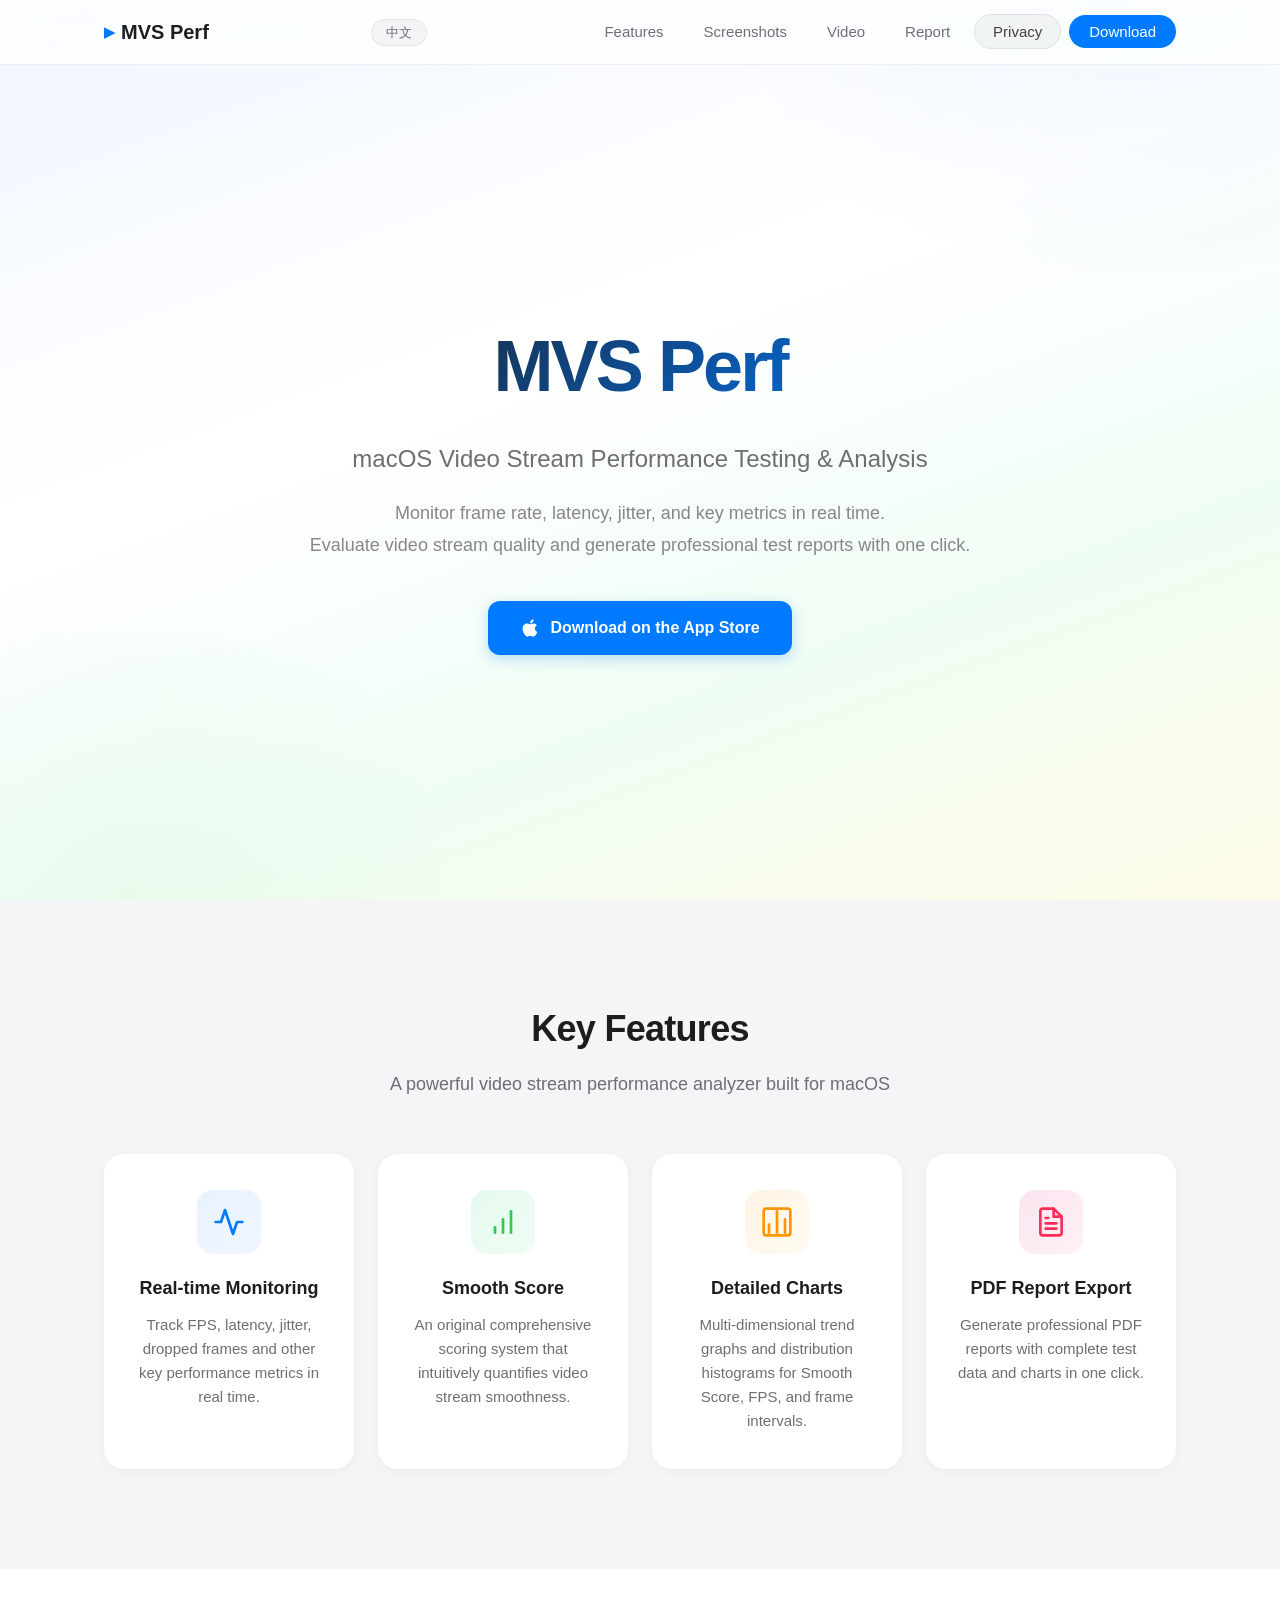
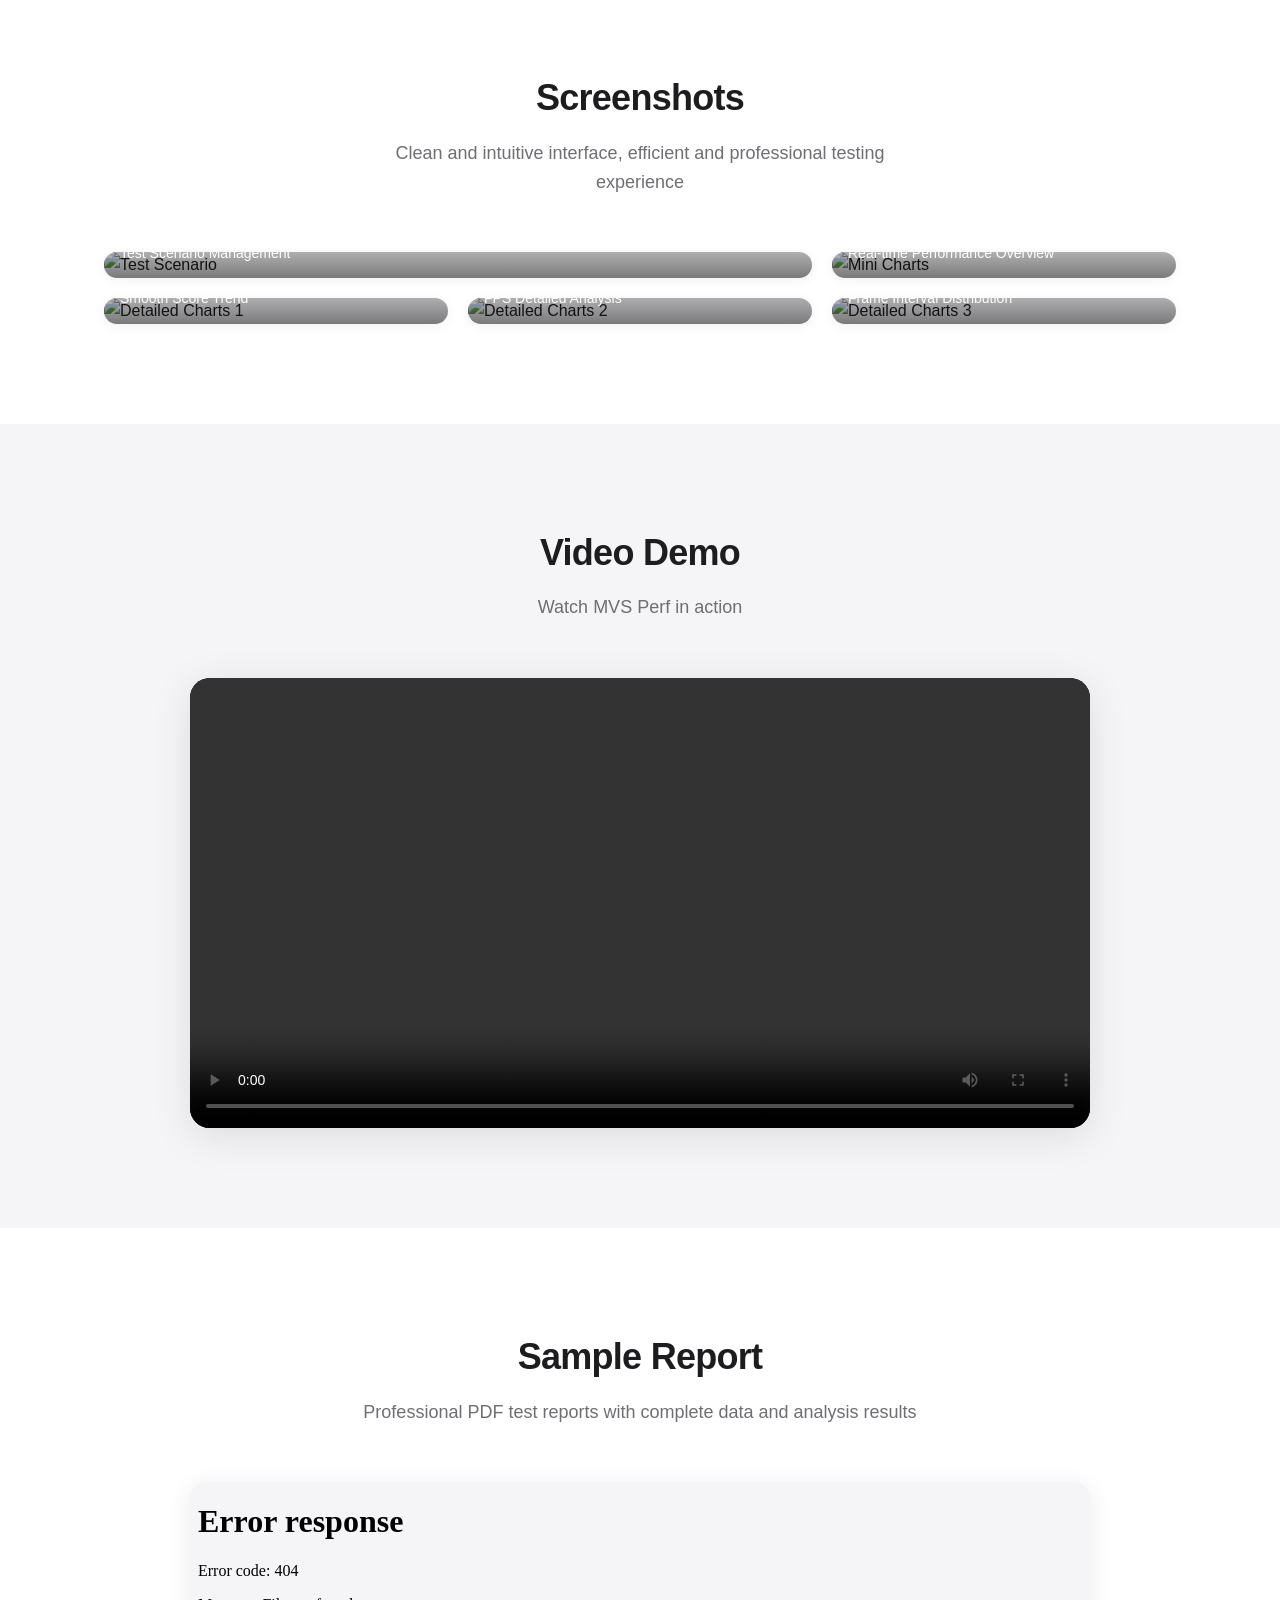
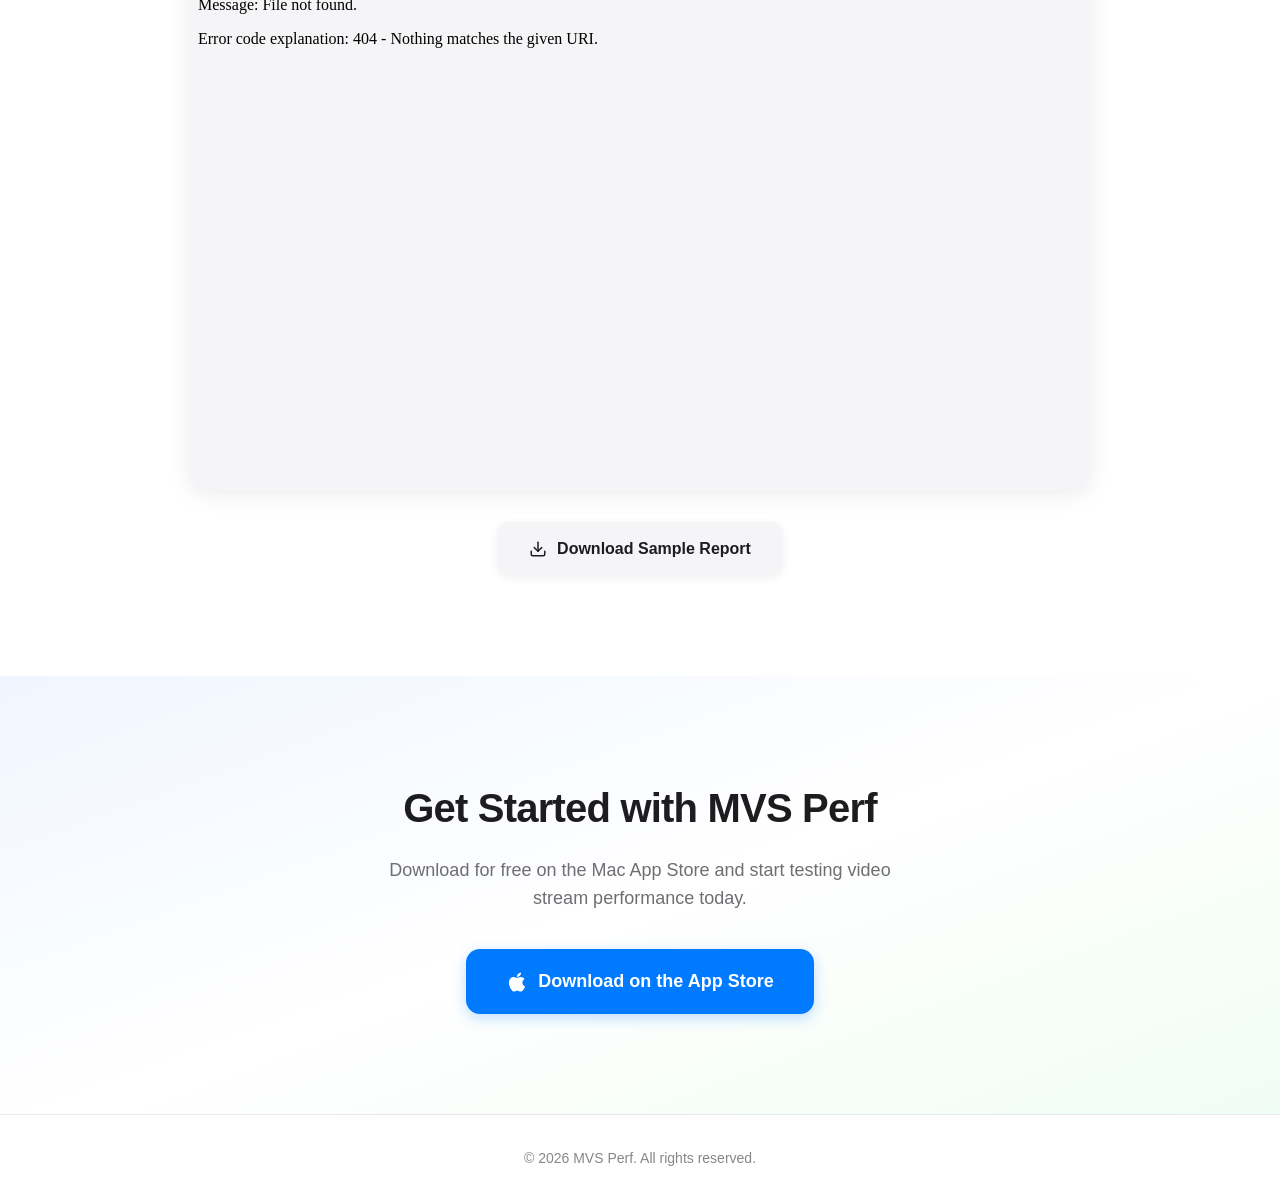
==== commit 18c79378: "Update download buttons with direct App Store link (id6758907342) - Replace placeholder 'Coming in 2" ====
--- a/index.html
+++ b/index.html
@@ -42,11 +42,11 @@
       <h1 class="hero-title">MVS Perf</h1>
       <p class="hero-subtitle" data-i18n="hero.subtitle">macOS Video Stream Performance Testing &amp; Analysis</p>
       <p class="hero-desc" data-i18n="hero.desc" data-i18n-html="true">Monitor frame rate, latency, jitter, and key metrics in real time.<br>Evaluate video stream quality and generate professional test reports with one click.</p>
-      <a href="https://apps.apple.com" target="_blank" rel="noopener" class="btn btn-primary">
+      <a href="macappstore://apps.apple.com/app/id6758907342" class="btn btn-primary">
         <svg class="apple-icon" viewBox="0 0 384 512" width="20" height="20" fill="currentColor">
           <path d="M318.7 268.7c-.2-36.7 16.4-64.4 50-84.8-18.8-26.9-47.2-41.7-84.7-44.6-35.5-2.8-74.3 20.7-88.5 20.7-15 0-49.4-19.7-76.4-19.7C63.3 141.2 4 184.8 4 273.5q0 39.3 14.4 81.2c12.8 36.7 59 126.7 107.2 125.2 25.2-.6 43-17.9 75.8-17.9 31.8 0 48.3 17.9 76.4 17.9 48.6-.7 90.4-82.5 102.6-119.3-65.2-30.7-61.7-90-61.7-91.9zm-56.6-164.2c27.3-32.4 24.8-62.1 24-72.5-24.1 1.4-52 16.4-67.9 34.9-17.5 19.8-27.8 44.3-25.6 71.9 26.1 2 49.9-11.4 69.5-34.3z"/>
         </svg>
-        <span data-i18n="hero.appstore">Coming in 2 weeks</span>
+        <span data-i18n="hero.appstore">Download on the App Store</span>
       </a>
     </div>
     <div class="hero-bg"></div>
@@ -178,11 +178,11 @@
       <div class="download-content fade-in">
         <h2 data-i18n="download.title">Get Started with MVS Perf</h2>
         <p data-i18n="download.desc">Download for free on the Mac App Store and start testing video stream performance today.</p>
-        <a href="https://apps.apple.com" target="_blank" rel="noopener" class="btn btn-primary btn-lg">
+        <a href="macappstore://apps.apple.com/app/id6758907342" class="btn btn-primary btn-lg">
           <svg class="apple-icon" viewBox="0 0 384 512" width="22" height="22" fill="currentColor">
             <path d="M318.7 268.7c-.2-36.7 16.4-64.4 50-84.8-18.8-26.9-47.2-41.7-84.7-44.6-35.5-2.8-74.3 20.7-88.5 20.7-15 0-49.4-19.7-76.4-19.7C63.3 141.2 4 184.8 4 273.5q0 39.3 14.4 81.2c12.8 36.7 59 126.7 107.2 125.2 25.2-.6 43-17.9 75.8-17.9 31.8 0 48.3 17.9 76.4 17.9 48.6-.7 90.4-82.5 102.6-119.3-65.2-30.7-61.7-90-61.7-91.9zm-56.6-164.2c27.3-32.4 24.8-62.1 24-72.5-24.1 1.4-52 16.4-67.9 34.9-17.5 19.8-27.8 44.3-25.6 71.9 26.1 2 49.9-11.4 69.5-34.3z"/>
           </svg>
-          <span data-i18n="download.appstore">Coming in 2 weeks</span>
+          <span data-i18n="download.appstore">Download on the App Store</span>
         </a>
       </div>
     </div>
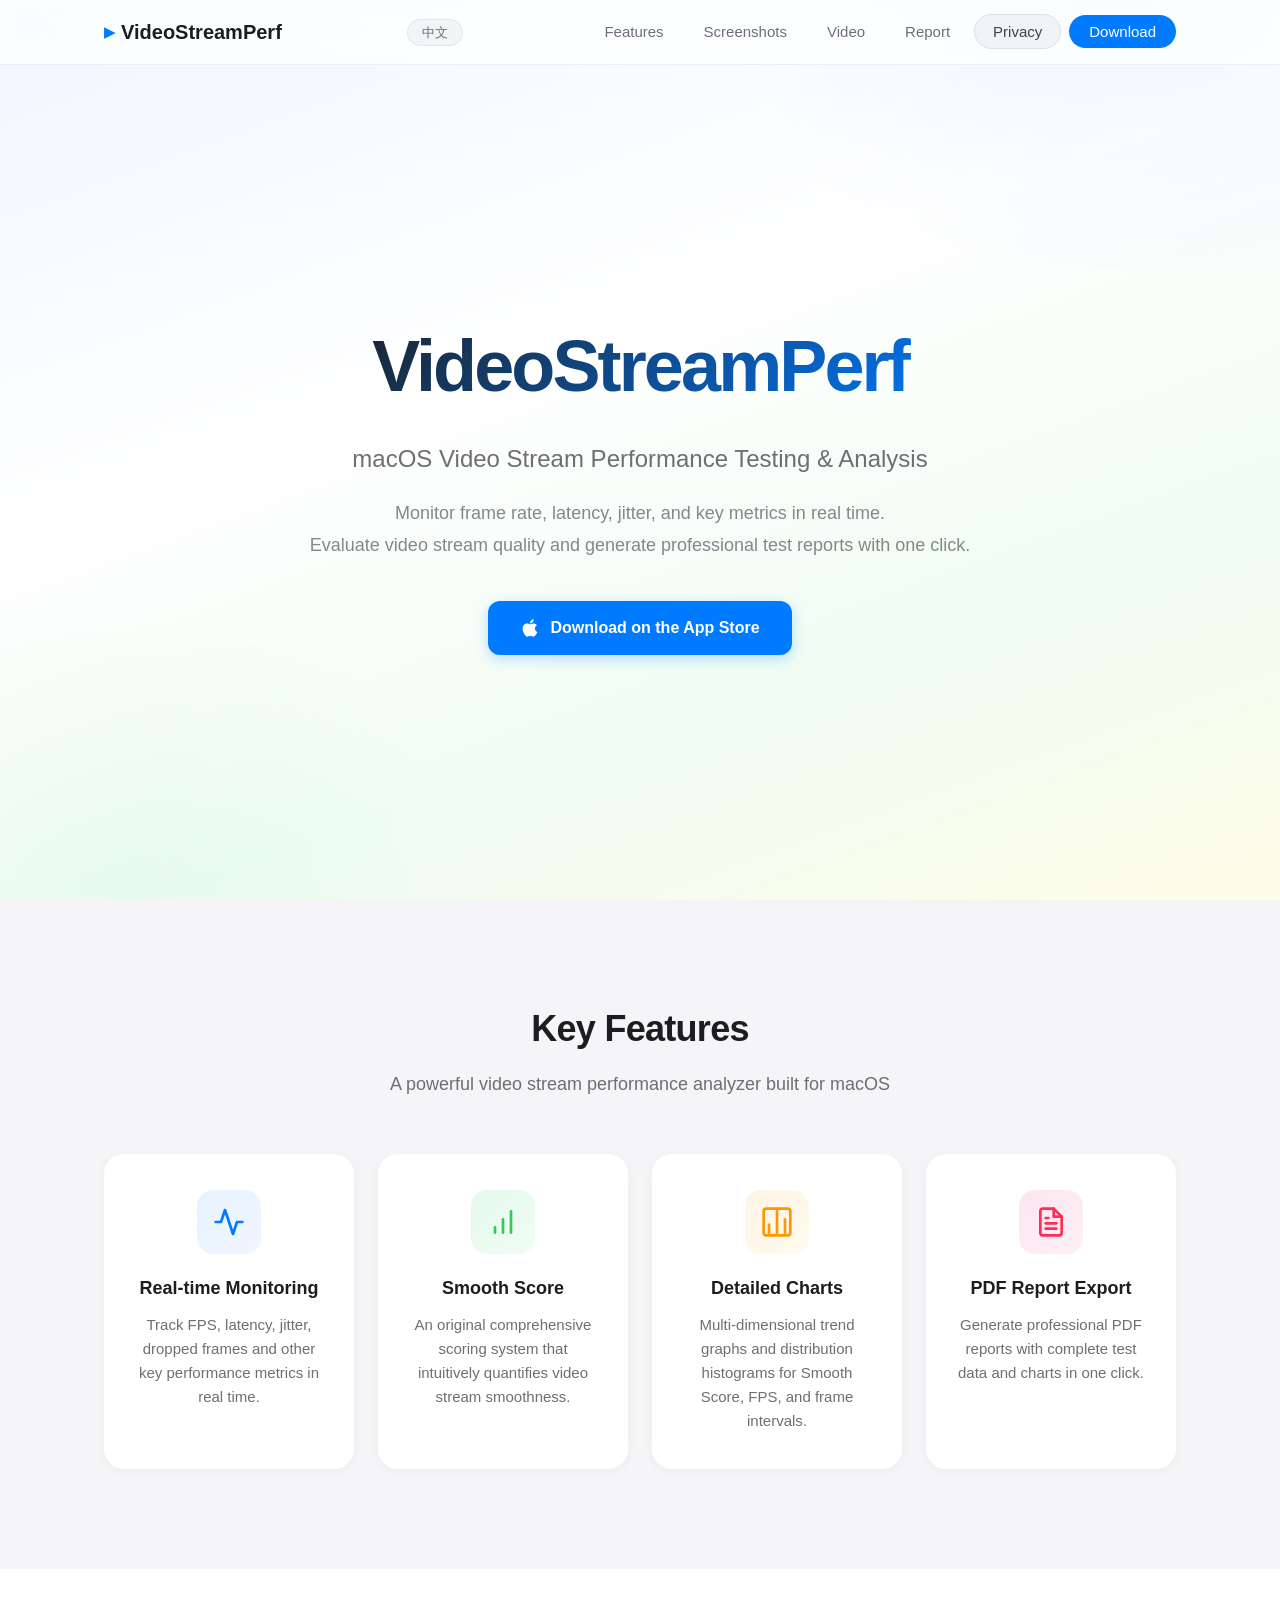
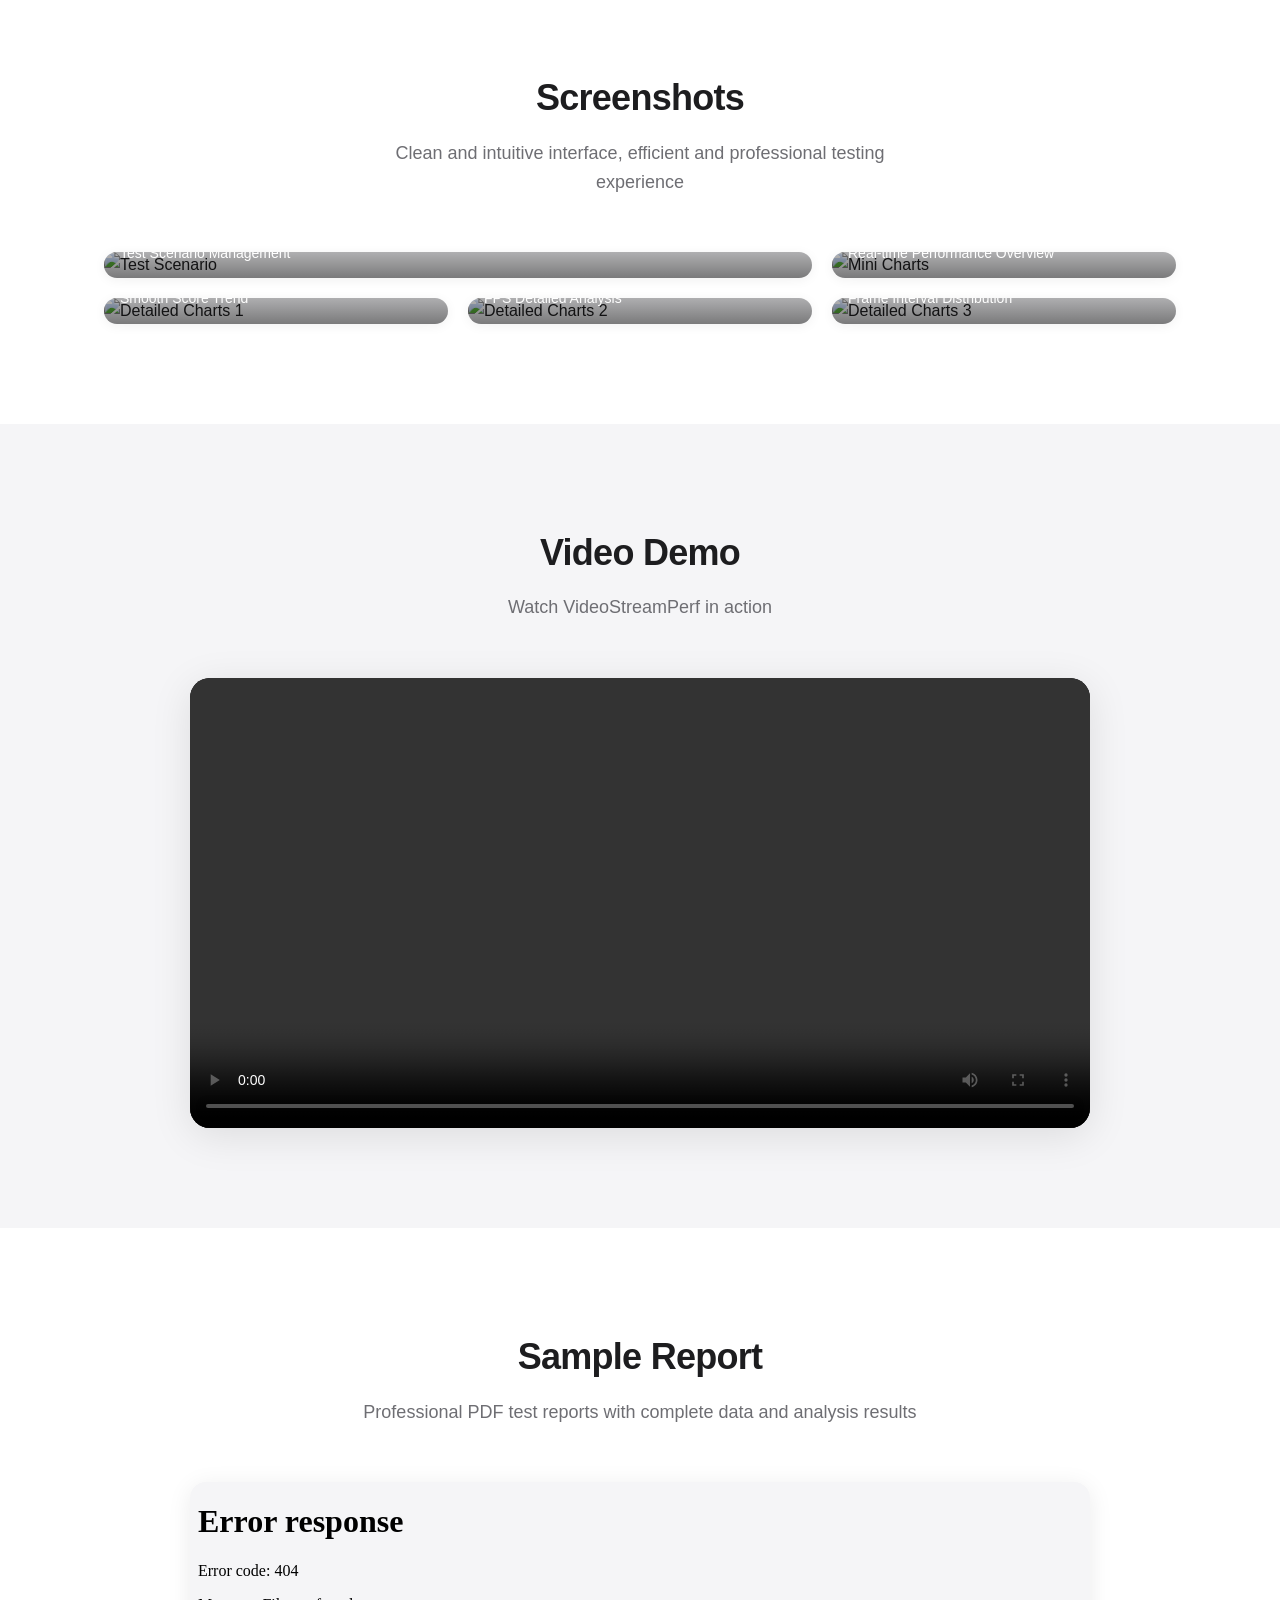
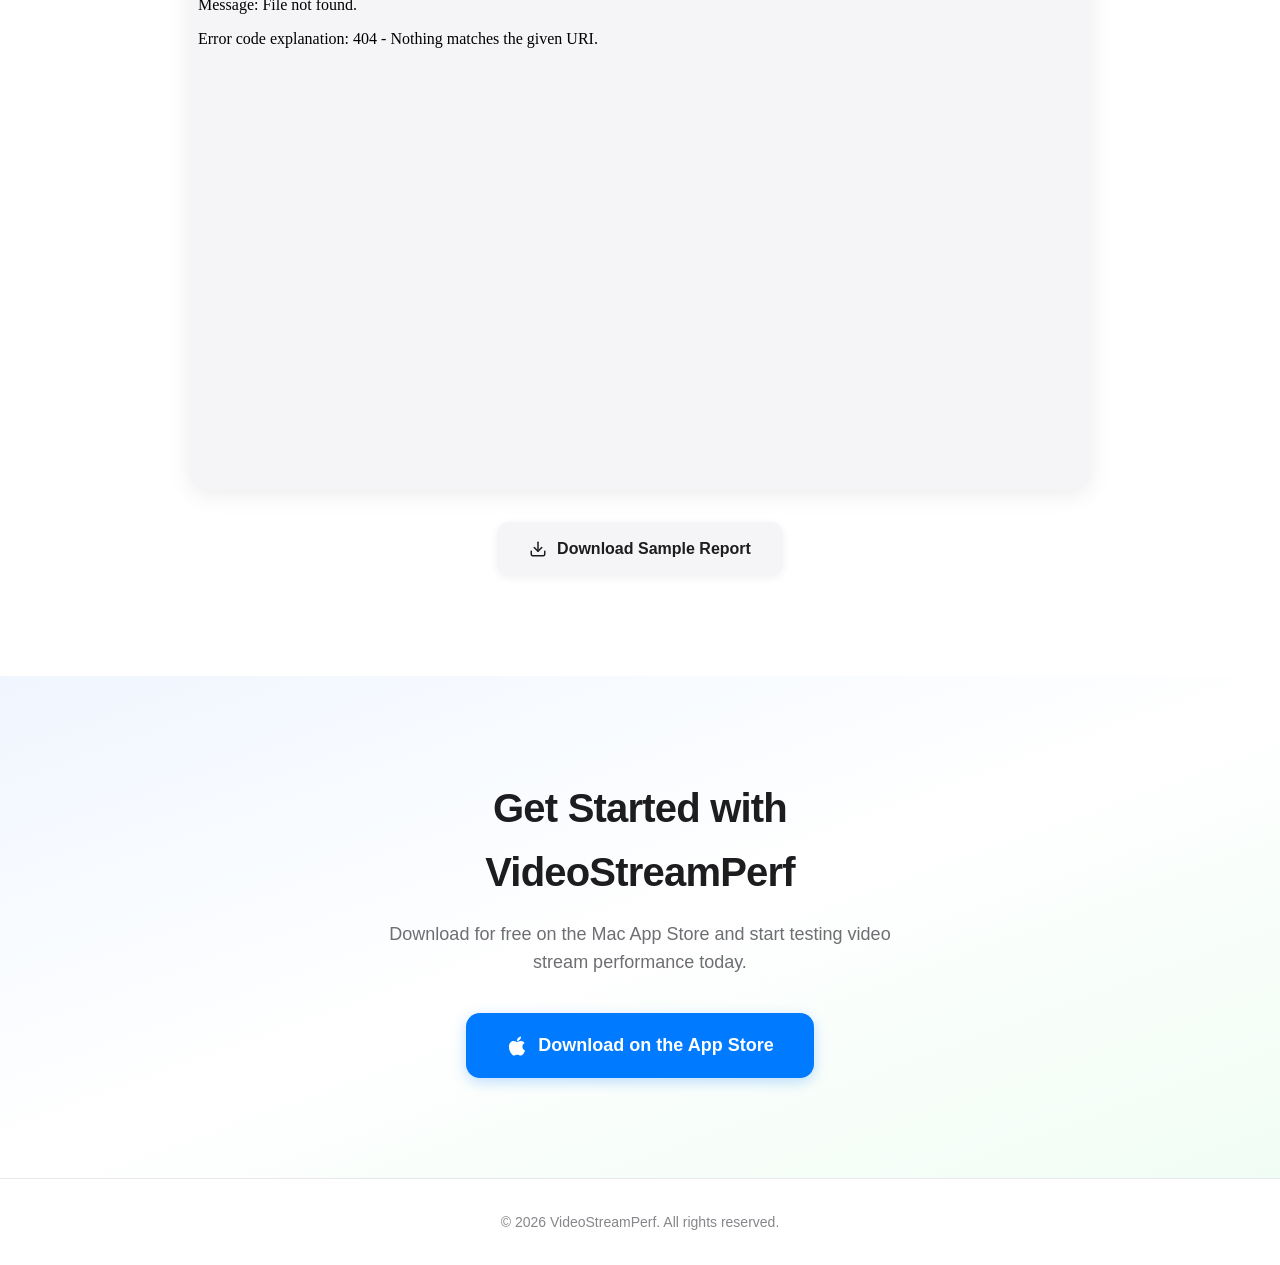
==== commit a9f5a434: "统一产品名为 VideoStreamPerf" ====
--- a/index.html
+++ b/index.html
@@ -3,8 +3,8 @@
 <head>
   <meta charset="UTF-8">
   <meta name="viewport" content="width=device-width, initial-scale=1.0">
-  <title>MVS Perf - macOS Video Stream Performance Tool</title>
-  <meta name="description" content="MVS Perf is a professional macOS video stream performance testing and analysis tool. Monitor FPS, latency, jitter, and more in real time.">
+  <title>VideoStreamPerf - macOS Video Stream Performance Tool</title>
+  <meta name="description" content="VideoStreamPerf is a professional macOS video stream performance testing and analysis tool. Monitor FPS, latency, jitter, and more in real time.">
   <link rel="stylesheet" href="styles.css?v=20260332">
 </head>
 <body>
@@ -13,7 +13,7 @@
   <nav class="navbar" id="navbar">
     <div class="nav-container">
       <a href="#hero" class="nav-brand">
-        <span class="brand-icon">&#9654;</span> MVS Perf
+        <span class="brand-icon">&#9654;</span> VideoStreamPerf
       </a>
       <div class="nav-right">
         <button class="lang-toggle" id="langToggle" aria-label="Switch language">
@@ -39,7 +39,7 @@
   <!-- Hero -->
   <section class="hero" id="hero">
     <div class="hero-content">
-      <h1 class="hero-title">MVS Perf</h1>
+      <h1 class="hero-title">VideoStreamPerf</h1>
       <p class="hero-subtitle" data-i18n="hero.subtitle">macOS Video Stream Performance Testing &amp; Analysis</p>
       <p class="hero-desc" data-i18n="hero.desc" data-i18n-html="true">Monitor frame rate, latency, jitter, and key metrics in real time.<br>Evaluate video stream quality and generate professional test reports with one click.</p>
       <a href="macappstore://apps.apple.com/app/id6758907342" class="btn btn-primary">
@@ -141,7 +141,7 @@
   <section class="section video-section" id="video">
     <div class="container">
       <h2 class="section-title fade-in" data-i18n="video.title">Video Demo</h2>
-      <p class="section-desc fade-in" data-i18n="video.desc">Watch MVS Perf in action</p>
+      <p class="section-desc fade-in" data-i18n="video.desc">Watch VideoStreamPerf in action</p>
       <div class="video-wrapper fade-in">
         <video controls preload="metadata">
           <source src="videos/应用展示视频.mp4" type="video/mp4">
@@ -176,7 +176,7 @@
   <section class="section download-section" id="download">
     <div class="container">
       <div class="download-content fade-in">
-        <h2 data-i18n="download.title">Get Started with MVS Perf</h2>
+        <h2 data-i18n="download.title">Get Started with VideoStreamPerf</h2>
         <p data-i18n="download.desc">Download for free on the Mac App Store and start testing video stream performance today.</p>
         <a href="macappstore://apps.apple.com/app/id6758907342" class="btn btn-primary btn-lg">
           <svg class="apple-icon" viewBox="0 0 384 512" width="22" height="22" fill="currentColor">
@@ -191,7 +191,7 @@
   <!-- Footer -->
   <footer class="footer">
     <div class="container">
-      <p class="footer-line">&copy; 2026 MVS Perf. All rights reserved.</p>
+      <p class="footer-line">&copy; 2026 VideoStreamPerf. All rights reserved.</p>
     </div>
   </footer>
 
--- a/styles.css
+++ b/styles.css
@@ -1,5 +1,5 @@
 /* ========================================
-   MVS Perf - 清新简洁宣传网页样式
+   VideoStreamPerf - 清新简洁宣传网页样式
    ======================================== */
 
 /* ---------- Reset & Base ---------- */
